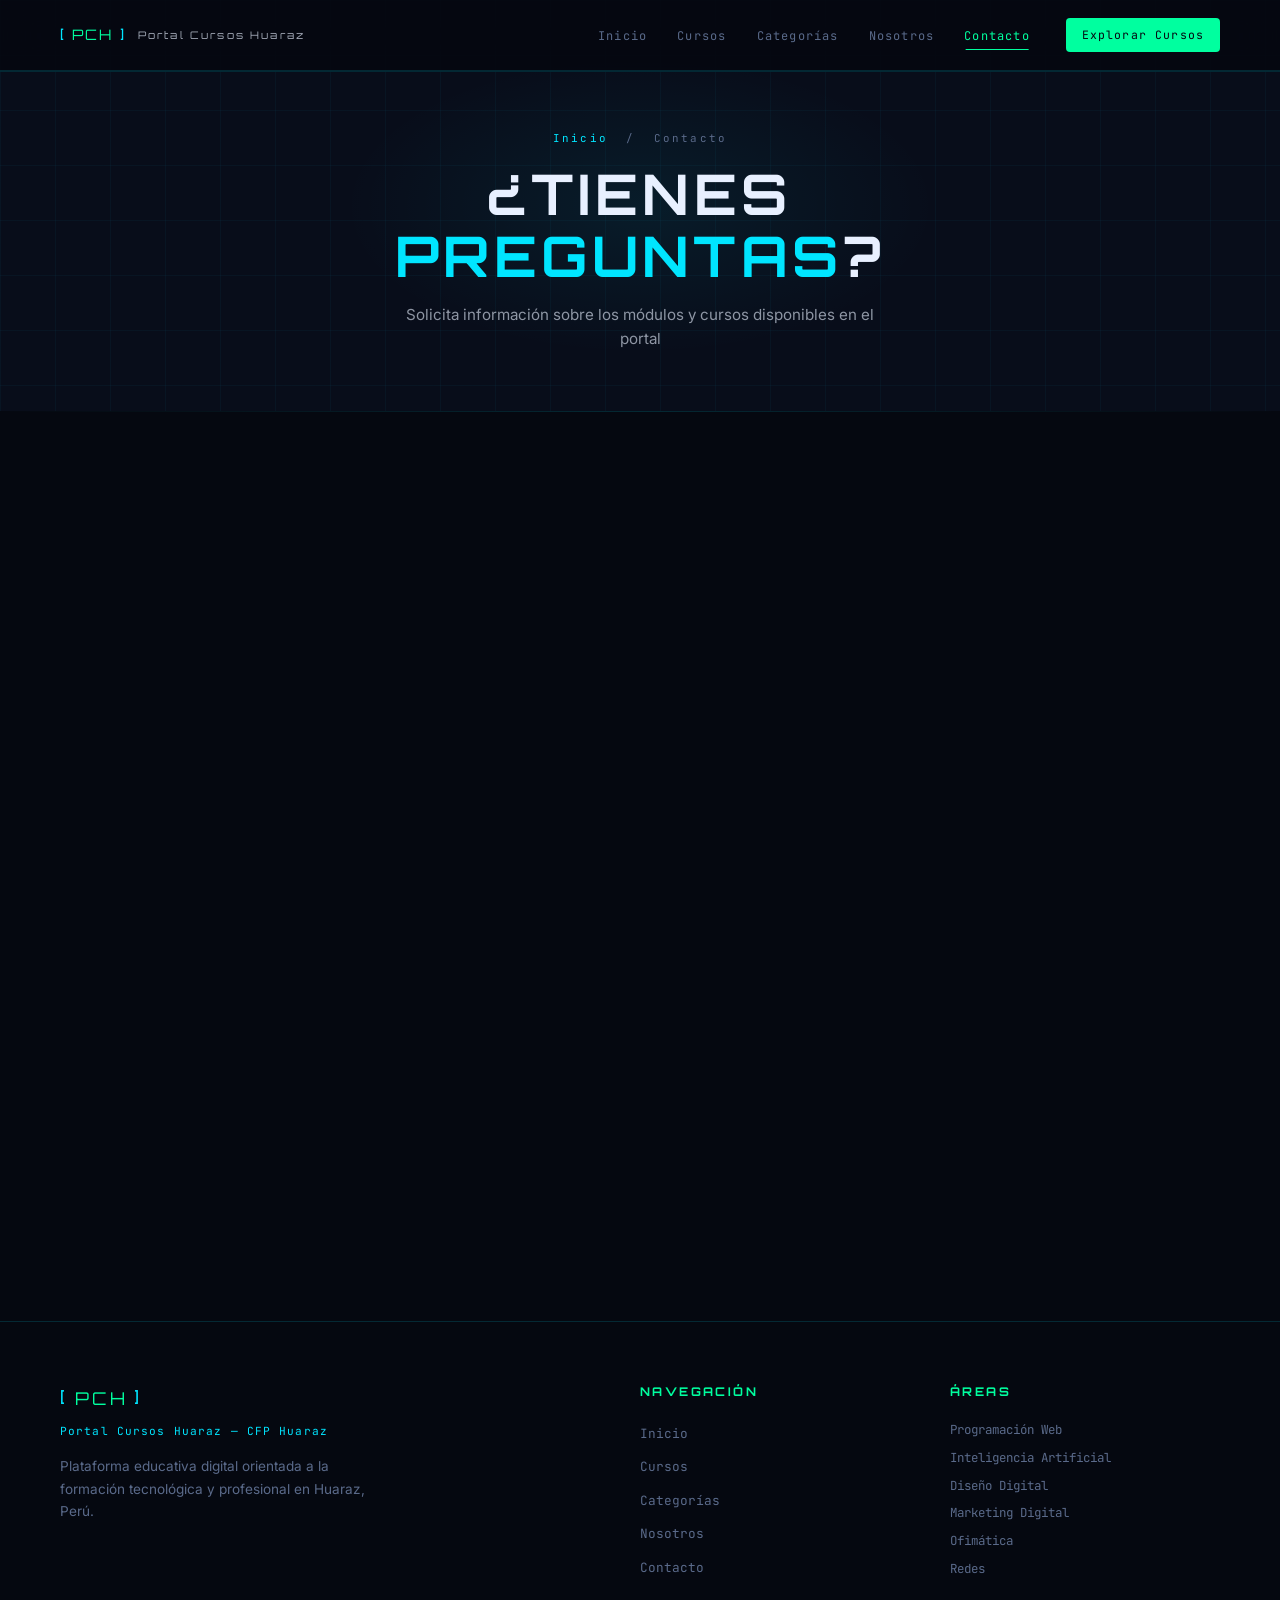
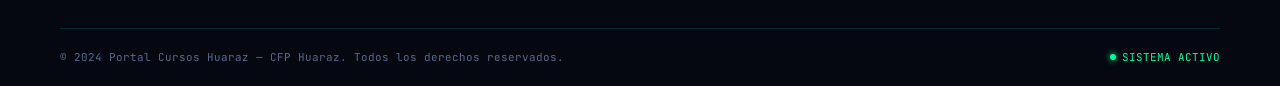
==== contacto.html @ 60c608e1 "Desarrollo completo de Index futurista y portal multipagina con video hero y secciones colaborativas" ====
<!DOCTYPE html>
<html lang="es">
<head>
  <meta charset="UTF-8">
  <meta name="viewport" content="width=device-width, initial-scale=1.0">
  <meta name="description" content="Contacto — Portal Cursos Huaraz. Solicita información sobre los cursos disponibles.">
  <title>Contacto — Portal Cursos Huaraz</title>
  <link rel="preconnect" href="https://fonts.googleapis.com">
  <link rel="preconnect" href="https://fonts.gstatic.com" crossorigin>
  <link href="https://fonts.googleapis.com/css2?family=JetBrains+Mono:wght@300;400;600;700&family=Orbitron:wght@400;700;900&family=Inter:wght@300;400;500;600&display=swap" rel="stylesheet">
  <link rel="stylesheet" href="style.css">
  <style>
    .page-hero {
      position: relative; min-height: 42vh;
      display: flex; align-items: center; justify-content: center;
      padding: calc(var(--nav-h) + 60px) 20px 60px;
      background: var(--dark); overflow: hidden; text-align: center;
    }
    .page-hero-grid {
      position: absolute; inset: 0;
      background-image: linear-gradient(rgba(0,229,255,.04) 1px, transparent 1px), linear-gradient(90deg, rgba(0,229,255,.04) 1px, transparent 1px);
      background-size: 55px 55px; pointer-events: none;
    }
    .page-hero-glow {
      position: absolute; top: 50%; left: 50%;
      transform: translate(-50%,-50%);
      width: 600px; height: 300px;
      background: radial-gradient(ellipse, rgba(0,229,255,.07) 0%, transparent 70%);
      pointer-events: none;
    }
    .page-hero-content { position: relative; z-index: 2; }
    .page-breadcrumb { font-family: var(--font-mono); font-size: .68rem; letter-spacing: .2em; color: var(--muted); margin-bottom: 16px; }
    .page-breadcrumb a { color: var(--neon-cyan); transition: var(--transition); }
    .page-breadcrumb a:hover { text-shadow: 0 0 10px var(--neon-cyan); }
    .page-title { font-family: var(--font-head); font-size: clamp(2rem, 6vw, 3.5rem); letter-spacing: .08em; margin-bottom: 16px; line-height: 1.1; }
    .page-sub { color: rgba(232,240,255,.6); font-size: .95rem; max-width: 500px; margin: 0 auto; }

    /* Full-width contact layout */
    .contact-page-grid {
      display: grid;
      grid-template-columns: 1fr 1.4fr;
      gap: 40px;
    }
    @media(max-width:768px){ .contact-page-grid { grid-template-columns: 1fr; } }

    /* Info panel */
    .contact-info-panel {
      display: flex;
      flex-direction: column;
      gap: 24px;
    }
    .info-header {
      font-family: var(--font-head);
      font-size: 1.2rem;
      letter-spacing: .08em;
      color: var(--neon-cyan);
      margin-bottom: 8px;
    }
    .info-desc {
      color: rgba(232,240,255,.6);
      font-size: .88rem;
      line-height: 1.7;
      margin-bottom: 24px;
    }
    .info-item-card {
      background: var(--dark2);
      border: 1px solid var(--border);
      border-radius: var(--radius);
      padding: 20px 22px;
      display: flex;
      align-items: center;
      gap: 16px;
      transition: var(--transition);
    }
    .info-item-card:hover {
      border-color: rgba(0,229,255,.3);
      background: var(--dark3);
    }
    .info-icon { font-size: 1.5rem; flex-shrink: 0; }
    .info-label {
      font-family: var(--font-head);
      font-size: .72rem;
      letter-spacing: .15em;
      color: var(--neon-cyan);
      margin-bottom: 4px;
    }
    .info-value {
      font-family: var(--font-mono);
      font-size: .82rem;
      color: var(--muted);
    }

    /* Form panel */
    .contact-form-panel {
      background: var(--dark2);
      border: 1px solid var(--border);
      border-radius: var(--radius);
      padding: 40px 36px;
      position: relative;
      overflow: hidden;
    }
    .contact-form-panel::before {
      content: '';
      position: absolute; top: 0; left: 0; right: 0;
      height: 2px;
      background: linear-gradient(90deg, var(--neon-cyan), var(--neon-green));
    }
    .form-panel-title {
      font-family: var(--font-head);
      font-size: 1rem;
      letter-spacing: .1em;
      color: var(--neon-green);
      margin-bottom: 24px;
    }
    @media(max-width:480px){ .contact-form-panel { padding: 28px 20px; } }

    .back-top {
      display: inline-flex; align-items: center; gap: 8px;
      font-family: var(--font-mono); font-size: .72rem;
      color: var(--muted); transition: var(--transition); margin-top: 48px;
    }
    .back-top:hover { color: var(--neon-cyan); }
  </style>
</head>
<body>

  <nav id="navbar" class="navbar" role="navigation" aria-label="Navegación principal">
    <div class="nav-container">
      <a href="index.html" class="nav-logo">
        <span class="logo-bracket">[</span><span class="logo-name">PCH</span><span class="logo-bracket">]</span>
        <span class="logo-full">Portal Cursos Huaraz</span>
      </a>
      <ul class="nav-links" role="list">
        <li><a href="index.html" class="nav-link">Inicio</a></li>
        <li><a href="cursos.html" class="nav-link">Cursos</a></li>
        <li><a href="categorias.html" class="nav-link">Categorías</a></li>
        <li><a href="nosotros.html" class="nav-link">Nosotros</a></li>
        <li><a href="contacto.html" class="nav-link active">Contacto</a></li>
      </ul>
      <a href="cursos.html" class="nav-cta">Explorar Cursos</a>
      <button id="menu-toggle" class="menu-toggle" aria-label="Abrir menú" aria-expanded="false" aria-controls="mobile-menu">
        <span class="bar"></span><span class="bar"></span><span class="bar"></span>
      </button>
    </div>
    <div id="mobile-menu" class="mobile-menu" aria-hidden="true">
      <ul role="list">
        <li><a href="index.html" class="mob-link" data-close>Inicio</a></li>
        <li><a href="cursos.html" class="mob-link" data-close>Cursos</a></li>
        <li><a href="categorias.html" class="mob-link" data-close>Categorías</a></li>
        <li><a href="nosotros.html" class="mob-link" data-close>Nosotros</a></li>
        <li><a href="contacto.html" class="mob-link" data-close>Contacto</a></li>
        <li><a href="cursos.html" class="mob-cta" data-close>Explorar Cursos</a></li>
      </ul>
    </div>
  </nav>

  <div class="page-hero">
    <div class="page-hero-grid" aria-hidden="true"></div>
    <div class="page-hero-glow" aria-hidden="true"></div>
    <div class="page-hero-content">
      <p class="page-breadcrumb fade-in-up delay-1"><a href="index.html">Inicio</a> &nbsp;/&nbsp; Contacto</p>
      <h1 class="page-title fade-in-up delay-2">¿TIENES<br><span class="neon-cyan">PREGUNTAS</span>?</h1>
      <p class="page-sub fade-in-up delay-3">Solicita información sobre los módulos y cursos disponibles en el portal</p>
    </div>
  </div>

  <main class="section" style="background:var(--black); padding-top:60px;">
    <div class="container">
      <div class="contact-page-grid">

        <!-- Panel de información -->
        <div class="contact-info-panel reveal">
          <div>
            <h2 class="info-header">PONTE EN CONTACTO</h2>
            <p class="info-desc">
              Si tienes dudas sobre los cursos, quieres conocer los horarios o necesitas orientación sobre qué área estudiar, escríbenos. Estamos aquí para ayudarte.
            </p>
          </div>

          <div class="info-item-card">
            <span class="info-icon">📍</span>
            <div>
              <div class="info-label">UBICACIÓN</div>
              <div class="info-value">CFP Huaraz — Ancash, Perú</div>
            </div>
          </div>

          <div class="info-item-card">
            <span class="info-icon">✉️</span>
            <div>
              <div class="info-label">CORREO</div>
              <div class="info-value">Disponible próximamente</div>
            </div>
          </div>

          <div class="info-item-card">
            <span class="info-icon">📞</span>
            <div>
              <div class="info-label">TELÉFONO</div>
              <div class="info-value">Disponible próximamente</div>
            </div>
          </div>

          <div class="info-item-card">
            <span class="info-icon">🕐</span>
            <div>
              <div class="info-label">HORARIO DE ATENCIÓN</div>
              <div class="info-value">Lunes a Viernes · 8:00 am – 6:00 pm</div>
            </div>
          </div>

          <div class="info-item-card">
            <span class="info-icon">⚡</span>
            <div>
              <div class="info-label">RESPUESTA</div>
              <div class="info-value">El equipo responderá tu consulta a la brevedad</div>
            </div>
          </div>
        </div>

        <!-- Formulario -->
        <div class="contact-form-panel reveal">
          <div class="form-panel-title">// ENVIAR MENSAJE</div>
          <form class="contact-form" id="contact-form" novalidate aria-label="Formulario de contacto">
            <div class="form-group">
              <label for="cf-name">Nombre completo</label>
              <input type="text" id="cf-name" name="nombre" placeholder="Tu nombre" required autocomplete="name">
            </div>
            <div class="form-group">
              <label for="cf-email">Correo electrónico</label>
              <input type="email" id="cf-email" name="correo" placeholder="tucorreo@ejemplo.com" required autocomplete="email">
            </div>
            <div class="form-group">
              <label for="cf-phone">Teléfono (opcional)</label>
              <input type="tel" id="cf-phone" name="telefono" placeholder="+51 000 000 000" autocomplete="tel">
            </div>
            <div class="form-group">
              <label for="cf-course">Área de interés</label>
              <select id="cf-course" name="area">
                <option value="">— Selecciona un área —</option>
                <option>Programación y Desarrollo Web</option>
                <option>Inteligencia Artificial</option>
                <option>Diseño Gráfico y Creatividad Digital</option>
                <option>Marketing Digital</option>
                <option>Ofimática y Productividad</option>
                <option>Tecnología y Redes</option>
                <option>Otro</option>
              </select>
            </div>
            <div class="form-group">
              <label for="cf-msg">Mensaje</label>
              <textarea id="cf-msg" name="mensaje" rows="5" placeholder="¿En qué podemos ayudarte? Cuéntanos tu consulta..."></textarea>
            </div>
            <button type="submit" class="btn-primary w-full" id="form-submit-btn">
              ENVIAR MENSAJE <span aria-hidden="true">›</span>
            </button>
            <p class="form-note" style="margin-top:12px;">* El formulario es demostrativo. El backend será implementado por el equipo.</p>
            <div id="form-feedback" class="form-feedback" role="alert" aria-live="polite"></div>
          </form>
        </div>

      </div>

      <div style="text-align:center;">
        <a href="index.html" class="back-top reveal">← Volver al inicio</a>
      </div>
    </div>
  </main>

  <footer class="footer">
    <div class="container">
      <div class="footer-grid">
        <div class="footer-brand">
          <div class="footer-logo"><span class="logo-bracket">[</span><span class="logo-name">PCH</span><span class="logo-bracket">]</span></div>
          <p class="footer-tagline">Portal Cursos Huaraz — CFP Huaraz</p>
          <p class="footer-desc">Plataforma educativa digital orientada a la formación tecnológica y profesional en Huaraz, Perú.</p>
        </div>
        <nav class="footer-nav" aria-label="Pie de página">
          <h4 class="footer-heading">Navegación</h4>
          <ul role="list">
            <li><a href="index.html">Inicio</a></li><li><a href="cursos.html">Cursos</a></li>
            <li><a href="categorias.html">Categorías</a></li><li><a href="nosotros.html">Nosotros</a></li>
            <li><a href="contacto.html">Contacto</a></li>
          </ul>
        </nav>
        <div class="footer-areas">
          <h4 class="footer-heading">Áreas</h4>
          <ul role="list">
            <li>Programación Web</li><li>Inteligencia Artificial</li>
            <li>Diseño Digital</li><li>Marketing Digital</li>
            <li>Ofimática</li><li>Redes</li>
          </ul>
        </div>
      </div>
      <div class="footer-bottom">
        <span>© 2024 Portal Cursos Huaraz — CFP Huaraz. Todos los derechos reservados.</span>
        <span class="footer-status"><span class="status-dot"></span> SISTEMA ACTIVO</span>
      </div>
    </div>
  </footer>

  <script src="script.js"></script>
</body>
</html>
---- style.css ----
/* ═══════════════════════════════════════════════════════
   PORTAL CURSOS HUARAZ — style.css
   Hacker Futurista · Neon · Dark
════════════════════════════════════════════════════════ */

/* ── TOKENS ── */
:root {
  --black:      #050810;
  --dark:       #080d1a;
  --dark2:      #0d1529;
  --dark3:      #111b35;
  --neon-green: #00ff9f;
  --neon-cyan:  #00e5ff;
  --neon-blue:  #3d7fff;
  --neon-purple:#9b59b6;
  --neon-red:   #ff4d6d;
  --neon-gold:  #f7b731;
  --white:      #e8f0ff;
  --muted:      #5a6a8a;
  --border:     rgba(0, 229, 255, 0.15);
  --glow-g:     rgba(0, 255, 159, 0.15);
  --glow-c:     rgba(0, 229, 255, 0.15);
  --font-mono:  'JetBrains Mono', 'Courier New', monospace;
  --font-head:  'Orbitron', sans-serif;
  --font-body:  'Inter', system-ui, sans-serif;
  --radius:     8px;
  --transition: 0.3s cubic-bezier(0.4, 0, 0.2, 1);
  --nav-h:      70px;
}

/* ── RESET ── */
*, *::before, *::after { box-sizing: border-box; margin: 0; padding: 0; }

html {
  scroll-behavior: smooth;
  font-size: 16px;
}

body {
  background: var(--black);
  color: var(--white);
  font-family: var(--font-body);
  line-height: 1.6;
  overflow-x: hidden;
}

a { color: inherit; text-decoration: none; }
img { max-width: 100%; display: block; }
ul { list-style: none; }
button { cursor: pointer; border: none; background: none; font-family: inherit; }
input, select, textarea { font-family: inherit; }

/* Reduced motion */
@media (prefers-reduced-motion: reduce) {
  *, *::before, *::after {
    animation-duration: 0.01ms !important;
    animation-iteration-count: 1 !important;
    transition-duration: 0.01ms !important;
  }
}

/* ── UTILIDADES ── */
.container { max-width: 1200px; margin: 0 auto; padding: 0 20px; }
.hidden { display: none !important; }
.neon-green { color: var(--neon-green); }
.neon-cyan  { color: var(--neon-cyan); }
.w-full { width: 100%; }

/* ────────────────────────────────────────────────────
   SPLASH SCREEN
──────────────────────────────────────────────────── */
.splash {
  position: fixed;
  inset: 0;
  z-index: 9999;
  background: var(--black);
  display: flex;
  align-items: center;
  justify-content: center;
  overflow: hidden;
}

#splash-canvas {
  position: absolute;
  inset: 0;
  z-index: 0;
}

.splash-grid {
  position: absolute;
  inset: 0;
  background-image:
    linear-gradient(rgba(0,229,255,.04) 1px, transparent 1px),
    linear-gradient(90deg, rgba(0,229,255,.04) 1px, transparent 1px);
  background-size: 50px 50px;
  z-index: 1;
  animation: gridPulse 4s ease-in-out infinite;
}

@keyframes gridPulse {
  0%,100% { opacity: .6; }
  50%      { opacity: 1; }
}

.scan-line {
  position: absolute;
  top: 0;
  left: 0;
  width: 100%;
  height: 3px;
  background: linear-gradient(90deg, transparent, var(--neon-cyan), transparent);
  box-shadow: 0 0 20px var(--neon-cyan);
  z-index: 3;
  animation: scanDown 2.5s linear infinite;
}

@keyframes scanDown {
  0%   { top: 0;   opacity: 1; }
  95%  { opacity: 1; }
  100% { top: 100vh; opacity: 0; }
}

/* Splash center */
.splash-center {
  position: relative;
  z-index: 2;
  display: flex;
  flex-direction: column;
  align-items: center;
  gap: 28px;
  width: min(90%, 680px);
  text-align: center;
}

/* Splash logo [PCH] */
.splash-logo {
  font-family: var(--font-head);
  font-size: clamp(1.8rem, 6vw, 3rem);
  letter-spacing: .3em;
  display: flex;
  align-items: center;
  gap: 10px;
}
.bracket { color: var(--neon-cyan); text-shadow: 0 0 20px var(--neon-cyan); }
.logo-text { color: var(--neon-green); text-shadow: 0 0 30px var(--neon-green); }

/* Glitch effect — splash logo */
.glitch {
  position: relative;
}
.glitch::before,
.glitch::after {
  content: attr(data-text);
  position: absolute;
  left: 0;
  top: 0;
  width: 100%;
}
.glitch::before {
  color: var(--neon-cyan);
  animation: glitch1 2s infinite;
  clip-path: polygon(0 0, 100% 0, 100% 35%, 0 35%);
}
.glitch::after {
  color: var(--neon-red);
  animation: glitch2 2s infinite;
  clip-path: polygon(0 65%, 100% 65%, 100% 100%, 0 100%);
}

@keyframes glitch1 {
  0%,90%,100% { transform: translate(0); }
  92%         { transform: translate(-4px, 2px); }
  94%         { transform: translate(4px, -2px); }
  96%         { transform: translate(-2px, 0); }
}
@keyframes glitch2 {
  0%,90%,100% { transform: translate(0); }
  92%         { transform: translate(4px, -2px); }
  94%         { transform: translate(-4px, 2px); }
  96%         { transform: translate(2px, 0); }
}

/* Terminal */
.terminal-box {
  width: 100%;
  background: rgba(5,8,16,.9);
  border: 1px solid var(--neon-cyan);
  border-radius: var(--radius);
  box-shadow: 0 0 30px rgba(0,229,255,.2), inset 0 0 30px rgba(0,229,255,.03);
  overflow: hidden;
}
.terminal-header {
  background: var(--dark2);
  padding: 8px 14px;
  display: flex;
  align-items: center;
  gap: 8px;
  border-bottom: 1px solid var(--border);
}
.t-dot {
  width: 10px; height: 10px;
  border-radius: 50%;
  display: inline-block;
}
.t-dot.red    { background: #ff5f57; }
.t-dot.yellow { background: #febc2e; }
.t-dot.green  { background: #28c840; }
.t-title {
  font-family: var(--font-mono);
  font-size: .7rem;
  color: var(--muted);
  margin-left: auto;
  margin-right: auto;
}
.terminal-body {
  padding: 18px 20px;
  text-align: left;
  min-height: 100px;
}
#terminal-lines {
  font-family: var(--font-mono);
  font-size: clamp(.7rem, 2vw, .875rem);
  line-height: 1.8;
}
.t-line { display: block; }
.t-prefix { color: var(--neon-green); }
.t-text   { color: var(--white); }
.t-ok     { color: var(--neon-cyan); }

.cursor-blink {
  display: inline-block;
  color: var(--neon-green);
  font-family: var(--font-mono);
  animation: blink .8s step-end infinite;
}
@keyframes blink { 0%,100%{opacity:1} 50%{opacity:0} }

/* Progress */
.progress-wrap {
  width: 100%;
  display: flex;
  align-items: center;
  gap: 12px;
}
.progress-bar {
  flex: 1;
  height: 4px;
  background: var(--dark3);
  border-radius: 4px;
  overflow: hidden;
  border: 1px solid var(--border);
}
.progress-fill {
  height: 100%;
  width: 0%;
  background: linear-gradient(90deg, var(--neon-green), var(--neon-cyan));
  box-shadow: 0 0 12px var(--neon-green);
  transition: width .1s linear;
}
.progress-pct {
  font-family: var(--font-mono);
  font-size: .75rem;
  color: var(--neon-green);
  min-width: 36px;
  text-align: right;
}

/* Splash title */
.splash-main-title {
  font-family: var(--font-head);
  font-size: clamp(1.2rem, 5vw, 2.2rem);
  letter-spacing: .1em;
  opacity: 0;
  transform: translateY(20px);
  transition: opacity .6s ease, transform .6s ease;
}
.splash-main-title.visible {
  opacity: 1;
  transform: translateY(0);
}
.glitch-title {
  position: relative;
  color: var(--white);
  text-shadow: 0 0 40px var(--neon-green);
  display: inline-block;
}
.glitch-title::before,
.glitch-title::after {
  content: attr(data-text);
  position: absolute;
  left: 0; top: 0;
  width: 100%;
}
.glitch-title::before {
  color: var(--neon-cyan);
  animation: gtGlitch1 3s infinite;
  clip-path: polygon(0 0, 100% 0, 100% 40%, 0 40%);
}
.glitch-title::after {
  color: var(--neon-green);
  animation: gtGlitch2 3s infinite;
  clip-path: polygon(0 60%, 100% 60%, 100% 100%, 0 100%);
}
@keyframes gtGlitch1 {
  0%,92%,100%{ transform: translate(0); }
  93%{ transform: translate(-6px,3px); }
  95%{ transform: translate(6px,-3px); }
  97%{ transform: translate(-3px,0); }
}
@keyframes gtGlitch2 {
  0%,92%,100%{ transform: translate(0); }
  93%{ transform: translate(6px,-3px); }
  95%{ transform: translate(-6px,3px); }
  97%{ transform: translate(3px,0); }
}

/* Skip button */
.skip-btn {
  position: absolute;
  bottom: 30px;
  right: 30px;
  z-index: 10;
  font-family: var(--font-mono);
  font-size: .7rem;
  color: var(--muted);
  border: 1px solid var(--muted);
  padding: 6px 14px;
  border-radius: 4px;
  letter-spacing: .1em;
  transition: var(--transition);
  background: transparent;
}
.skip-btn:hover, .skip-btn:focus-visible {
  color: var(--neon-cyan);
  border-color: var(--neon-cyan);
  box-shadow: 0 0 10px rgba(0,229,255,.3);
  outline: none;
}

/* ────────────────────────────────────────────────────
   NAVBAR
──────────────────────────────────────────────────── */
.main-page {
  min-height: 100vh;
}

.navbar {
  position: fixed;
  top: 0;
  left: 0;
  width: 100%;
  z-index: 1000;
  background: rgba(5,8,16,.85);
  backdrop-filter: blur(20px);
  border-bottom: 1px solid var(--border);
  transition: var(--transition);
}
.navbar.scrolled {
  background: rgba(5,8,16,.97);
  box-shadow: 0 4px 30px rgba(0,0,0,.5);
}

.nav-container {
  max-width: 1200px;
  margin: 0 auto;
  padding: 0 20px;
  height: var(--nav-h);
  display: flex;
  align-items: center;
  gap: 24px;
}

/* Logo */
.nav-logo {
  display: flex;
  align-items: center;
  gap: 4px;
  font-family: var(--font-head);
  font-size: .9rem;
  letter-spacing: .15em;
  flex-shrink: 0;
  transition: var(--transition);
}
.nav-logo:hover { text-shadow: 0 0 20px var(--neon-green); }
.logo-bracket { color: var(--neon-cyan); font-size: 1.1em; }
.logo-name    { color: var(--neon-green); margin: 0 2px; }
.logo-full {
  color: var(--white);
  font-size: .65rem;
  opacity: .7;
  margin-left: 8px;
  display: none;
}
@media(min-width:900px){ .logo-full { display: inline; } }

/* Nav links */
.nav-links {
  display: flex;
  align-items: center;
  gap: 6px;
  margin-left: auto;
}
.nav-link {
  font-family: var(--font-mono);
  font-size: .75rem;
  letter-spacing: .1em;
  color: var(--muted);
  padding: 6px 12px;
  border-radius: 4px;
  transition: var(--transition);
  position: relative;
}
.nav-link::after {
  content: '';
  position: absolute;
  bottom: 0;
  left: 50%;
  transform: translateX(-50%);
  width: 0;
  height: 1px;
  background: var(--neon-green);
  transition: width .3s ease;
}
.nav-link:hover,
.nav-link.active {
  color: var(--neon-green);
}
.nav-link:hover::after,
.nav-link.active::after {
  width: 70%;
}

/* Nav CTA */
.nav-cta {
  font-family: var(--font-mono);
  font-size: .72rem;
  letter-spacing: .1em;
  color: var(--black);
  background: var(--neon-green);
  padding: 8px 16px;
  border-radius: 4px;
  transition: var(--transition);
  flex-shrink: 0;
  white-space: nowrap;
}
.nav-cta:hover {
  background: var(--neon-cyan);
  box-shadow: 0 0 20px rgba(0,229,255,.4);
}

/* Hamburger */
.menu-toggle {
  display: none;
  flex-direction: column;
  gap: 5px;
  padding: 8px;
  margin-left: 8px;
}
.bar {
  display: block;
  width: 22px;
  height: 2px;
  background: var(--neon-green);
  border-radius: 2px;
  transition: var(--transition);
}
.menu-toggle.open .bar:nth-child(1) { transform: rotate(45deg) translate(5px,5px); }
.menu-toggle.open .bar:nth-child(2) { opacity: 0; transform: scaleX(0); }
.menu-toggle.open .bar:nth-child(3) { transform: rotate(-45deg) translate(5px,-5px); }

/* Mobile menu */
.mobile-menu {
  max-height: 0;
  overflow: hidden;
  transition: max-height .4s cubic-bezier(0.4,0,0.2,1);
  background: rgba(5,8,16,.98);
  border-top: 1px solid var(--border);
}
.mobile-menu.open { max-height: 500px; }
.mobile-menu ul { padding: 16px 20px 24px; display: flex; flex-direction: column; gap: 4px; }
.mob-link {
  display: block;
  padding: 12px 16px;
  font-family: var(--font-mono);
  font-size: .85rem;
  color: var(--muted);
  border-radius: 4px;
  transition: var(--transition);
  border: 1px solid transparent;
}
.mob-link:hover { color: var(--neon-green); border-color: var(--border); background: var(--dark); }
.mob-cta {
  display: block;
  margin-top: 12px;
  padding: 12px 16px;
  text-align: center;
  font-family: var(--font-mono);
  font-size: .8rem;
  color: var(--black);
  background: var(--neon-green);
  border-radius: 4px;
  letter-spacing: .1em;
  transition: var(--transition);
}
.mob-cta:hover { background: var(--neon-cyan); }

@media(max-width:767px){
  .nav-links, .nav-cta { display: none; }
  .menu-toggle { display: flex; }
}

/* ────────────────────────────────────────────────────
   HERO
──────────────────────────────────────────────────── */
.hero {
  position: relative;
  min-height: 100vh;
  display: flex;
  align-items: center;
  justify-content: center;
  padding: calc(var(--nav-h) + 40px) 20px 80px;
  overflow: hidden;
  background: var(--black);
}

/* ── VIDEO BACKGROUND ── */
.hero-video-wrap {
  position: absolute;
  inset: 0;
  z-index: 0;
  overflow: hidden;
}
.hero-video {
  width: 100%;
  height: 100%;
  object-fit: cover;
  object-position: center;
  display: block;
  pointer-events: none;
}
.hero-video-overlay {
  position: absolute;
  inset: 0;
  /* Dark gradient layered over video to keep text readable */
  background:
    linear-gradient(to right, rgba(5,8,16,.85) 0%, rgba(5,8,16,.55) 60%, rgba(5,8,16,.8) 100%),
    linear-gradient(to bottom, rgba(5,8,16,.5) 0%, transparent 30%, transparent 70%, rgba(5,8,16,.8) 100%);
  /* Digital grid on top of video */
  background-image:
    linear-gradient(to right, rgba(5,8,16,.80) 0%, rgba(5,8,16,.50) 60%, rgba(5,8,16,.80) 100%),
    linear-gradient(rgba(0,229,255,.04) 1px, transparent 1px),
    linear-gradient(90deg, rgba(0,229,255,.04) 1px, transparent 1px);
  background-size: 100% 100%, 55px 55px, 55px 55px;
}

#hero-canvas {
  position: absolute;
  inset: 0;
  z-index: 0;
}


/* HUD corners */
.hud-corner {
  position: absolute;
  width: 40px;
  height: 40px;
  z-index: 2;
}
.hud-corner.tl { top: calc(var(--nav-h) + 16px); left: 20px;
  border-top: 2px solid var(--neon-cyan); border-left: 2px solid var(--neon-cyan); }
.hud-corner.tr { top: calc(var(--nav-h) + 16px); right: 20px;
  border-top: 2px solid var(--neon-cyan); border-right: 2px solid var(--neon-cyan); }
.hud-corner.bl { bottom: 16px; left: 20px;
  border-bottom: 2px solid var(--neon-cyan); border-left: 2px solid var(--neon-cyan); }
.hud-corner.br { bottom: 16px; right: 20px;
  border-bottom: 2px solid var(--neon-cyan); border-right: 2px solid var(--neon-cyan); }

.hero-scanline {
  position: absolute;
  inset: 0;
  background: linear-gradient(to bottom,
    transparent 0%,
    rgba(0,229,255,.03) 50%,
    transparent 100%
  );
  background-size: 100% 8px;
  z-index: 1;
  pointer-events: none;
  animation: scanLines 8s linear infinite;
}
@keyframes scanLines {
  0%   { background-position: 0 0; }
  100% { background-position: 0 100vh; }
}

.hero-content {
  position: relative;
  z-index: 3;
  max-width: 860px;
  text-align: center;
  display: flex;
  flex-direction: column;
  align-items: center;
  gap: 28px;
}

/* Badge */
.hero-badge {
  display: inline-flex;
  align-items: center;
  gap: 8px;
  font-family: var(--font-mono);
  font-size: .7rem;
  letter-spacing: .2em;
  color: var(--neon-cyan);
  border: 1px solid rgba(0,229,255,.3);
  padding: 6px 16px;
  border-radius: 20px;
  background: rgba(0,229,255,.05);
}
.badge-dot {
  width: 7px; height: 7px;
  border-radius: 50%;
  background: var(--neon-green);
  box-shadow: 0 0 8px var(--neon-green);
  animation: pulse 2s ease-in-out infinite;
}
@keyframes pulse {
  0%,100%{ box-shadow: 0 0 8px var(--neon-green); }
  50%{ box-shadow: 0 0 20px var(--neon-green); }
}

/* Title */
.hero-title {
  font-family: var(--font-head);
  font-size: clamp(1.8rem, 6vw, 3.8rem);
  line-height: 1.15;
  letter-spacing: .05em;
  display: flex;
  flex-direction: column;
  gap: 4px;
}
.title-line { display: block; }
.title-line.accent   { color: var(--neon-cyan); text-shadow: 0 0 30px rgba(0,229,255,.5); }
.title-line.neon-green { color: var(--neon-green); text-shadow: 0 0 30px rgba(0,255,159,.5); }

/* Description */
.hero-desc {
  max-width: 600px;
  color: rgba(232,240,255,.7);
  font-size: clamp(.9rem, 2.5vw, 1.1rem);
  line-height: 1.7;
}

/* Buttons */
.btn-primary, .btn-secondary {
  display: inline-flex;
  align-items: center;
  gap: 8px;
  font-family: var(--font-mono);
  font-size: .8rem;
  letter-spacing: .15em;
  padding: 14px 28px;
  border-radius: 4px;
  transition: var(--transition);
  text-transform: uppercase;
  position: relative;
  overflow: hidden;
}
.btn-primary {
  color: var(--black);
  background: var(--neon-green);
  font-weight: 700;
}
.btn-primary::before {
  content: '';
  position: absolute;
  inset: 0;
  background: var(--neon-cyan);
  transform: scaleX(0);
  transform-origin: left;
  transition: transform .3s ease;
  z-index: 0;
}
.btn-primary span, .btn-primary .btn-icon { position: relative; z-index: 1; }
.btn-primary:hover::before { transform: scaleX(1); }
.btn-primary:hover { box-shadow: 0 0 30px rgba(0,255,159,.5); }
.btn-primary:focus-visible { outline: 2px solid var(--neon-green); outline-offset: 3px; }

.btn-secondary {
  color: var(--neon-cyan);
  border: 1px solid rgba(0,229,255,.4);
  background: rgba(0,229,255,.05);
}
.btn-secondary:hover {
  background: rgba(0,229,255,.15);
  border-color: var(--neon-cyan);
  box-shadow: 0 0 20px rgba(0,229,255,.2);
}
.btn-secondary:focus-visible { outline: 2px solid var(--neon-cyan); outline-offset: 3px; }
.btn-arrow { font-size: 1.3em; }

.btn-large { padding: 16px 36px; font-size: .9rem; }
.btn-icon { font-size: 1.1em; }

.hero-btns { display: flex; gap: 16px; flex-wrap: wrap; justify-content: center; }

/* Stats HUD */
.hero-stats {
  display: flex;
  align-items: center;
  gap: 0;
  background: rgba(0,229,255,.05);
  border: 1px solid var(--border);
  border-radius: 8px;
  padding: 12px 28px;
  flex-wrap: wrap;
  justify-content: center;
}
.stat-item {
  display: flex;
  flex-direction: column;
  align-items: center;
  padding: 4px 20px;
}
.stat-val {
  font-family: var(--font-head);
  font-size: 1.4rem;
  font-weight: 900;
}
.stat-label {
  font-family: var(--font-mono);
  font-size: .6rem;
  letter-spacing: .15em;
  color: var(--muted);
  text-transform: uppercase;
}
.stat-divider {
  width: 1px;
  height: 36px;
  background: var(--border);
}

/* Scroll hint */
.scroll-hint {
  position: absolute;
  bottom: 24px;
  left: 50%;
  transform: translateX(-50%);
  display: flex;
  flex-direction: column;
  align-items: center;
  gap: 6px;
  z-index: 3;
  font-family: var(--font-mono);
  font-size: .6rem;
  letter-spacing: .2em;
  color: var(--muted);
  animation: fadeInUp 1s ease 2s both;
}
.scroll-arrow {
  width: 18px;
  height: 18px;
  border-right: 2px solid var(--muted);
  border-bottom: 2px solid var(--muted);
  transform: rotate(45deg);
  animation: scrollBounce 1.5s ease-in-out infinite;
}
@keyframes scrollBounce {
  0%,100%{ transform: rotate(45deg) translateY(0); }
  50%    { transform: rotate(45deg) translateY(6px); }
}

/* ────────────────────────────────────────────────────
   SECTIONS GENERIC
──────────────────────────────────────────────────── */
.section {
  padding: 100px 0;
  position: relative;
}
.section::before {
  content: '';
  position: absolute;
  left: 0; right: 0;
  height: 1px;
  background: linear-gradient(90deg, transparent, var(--border), transparent);
  top: 0;
}

.section-header { text-align: center; margin-bottom: 64px; }
.section-tag {
  font-family: var(--font-mono);
  font-size: .7rem;
  letter-spacing: .3em;
  color: var(--neon-cyan);
  margin-bottom: 12px;
  display: block;
}
.section-title {
  font-family: var(--font-head);
  font-size: clamp(1.6rem, 4vw, 2.6rem);
  letter-spacing: .08em;
  margin-bottom: 16px;
  line-height: 1.2;
}
.section-sub {
  color: var(--muted);
  font-size: .9rem;
  max-width: 500px;
  margin: 0 auto;
  font-family: var(--font-mono);
}

/* ────────────────────────────────────────────────────
   COURSES
──────────────────────────────────────────────────── */
.courses-section {
  background: var(--dark);
}
.courses-section::after {
  content: '';
  position: absolute;
  inset: 0;
  background-image:
    linear-gradient(rgba(0,229,255,.02) 1px, transparent 1px),
    linear-gradient(90deg, rgba(0,229,255,.02) 1px, transparent 1px);
  background-size: 60px 60px;
  pointer-events: none;
}

.courses-grid {
  display: grid;
  grid-template-columns: repeat(auto-fill, minmax(320px, 1fr));
  gap: 24px;
}

/* Course card */
.course-card {
  position: relative;
  background: var(--dark2);
  border: 1px solid var(--border);
  border-radius: var(--radius);
  padding: 28px;
  transition: var(--transition);
  overflow: hidden;
  cursor: default;
}
.course-card:hover,
.course-card:focus-visible {
  border-color: rgba(0,255,159,.4);
  transform: translateY(-4px);
  box-shadow: 0 20px 50px rgba(0,0,0,.4), 0 0 30px rgba(0,255,159,.08);
  outline: none;
}
.course-card:hover .card-glow { opacity: 1; }

.card-glow {
  position: absolute;
  inset: 0;
  background: radial-gradient(circle at 50% 0%, rgba(0,255,159,.07) 0%, transparent 70%);
  opacity: 0;
  transition: var(--transition);
  pointer-events: none;
}

.card-corner {
  position: absolute;
  width: 12px;
  height: 12px;
}
.card-corner.tl {
  top: 8px; left: 8px;
  border-top: 1px solid var(--neon-green);
  border-left: 1px solid var(--neon-green);
}
.card-corner.br {
  bottom: 8px; right: 8px;
  border-bottom: 1px solid var(--neon-green);
  border-right: 1px solid var(--neon-green);
}

.card-header {
  display: flex;
  align-items: center;
  justify-content: space-between;
  margin-bottom: 18px;
}
.card-icon {
  width: 48px; height: 48px;
  background: rgba(0,255,159,.1);
  border: 1px solid rgba(0,255,159,.2);
  border-radius: 8px;
  display: flex;
  align-items: center;
  justify-content: center;
  color: var(--neon-green);
  transition: var(--transition);
}
.card-icon svg { width: 22px; height: 22px; }
.card-icon.ai      { background: rgba(0,229,255,.1); border-color: rgba(0,229,255,.2); color: var(--neon-cyan); }
.card-icon.design  { background: rgba(255,107,107,.1); border-color: rgba(255,107,107,.2); color: #ff6b6b; }
.card-icon.marketing { background: rgba(247,183,49,.1); border-color: rgba(247,183,49,.2); color: var(--neon-gold); }
.card-icon.office  { background: rgba(162,155,254,.1); border-color: rgba(162,155,254,.2); color: #a29bfe; }
.card-icon.network { background: rgba(0,229,255,.1); border-color: rgba(0,229,255,.2); color: var(--neon-cyan); }

.course-card:hover .card-icon { box-shadow: 0 0 20px rgba(0,255,159,.3); }

.card-tag {
  font-family: var(--font-mono);
  font-size: .58rem;
  letter-spacing: .15em;
  padding: 3px 10px;
  border-radius: 3px;
  font-weight: 700;
}
.card-tag.web     { background: rgba(0,255,159,.15); color: var(--neon-green); border: 1px solid rgba(0,255,159,.3); }
.card-tag.ai-tag  { background: rgba(0,229,255,.15); color: var(--neon-cyan); border: 1px solid rgba(0,229,255,.3); }
.card-tag.design-tag{ background: rgba(255,107,107,.15); color: #ff6b6b; border: 1px solid rgba(255,107,107,.3); }
.card-tag.mkt-tag { background: rgba(247,183,49,.15); color: var(--neon-gold); border: 1px solid rgba(247,183,49,.3); }
.card-tag.ofi-tag { background: rgba(162,155,254,.15); color: #a29bfe; border: 1px solid rgba(162,155,254,.3); }
.card-tag.net-tag { background: rgba(0,229,255,.15); color: var(--neon-cyan); border: 1px solid rgba(0,229,255,.3); }

.card-title {
  font-family: var(--font-head);
  font-size: 1rem;
  letter-spacing: .05em;
  margin-bottom: 10px;
  line-height: 1.4;
}
.card-desc {
  color: rgba(232,240,255,.6);
  font-size: .85rem;
  line-height: 1.65;
  margin-bottom: 16px;
}
.card-meta { margin-bottom: 20px; }
.meta-item {
  font-family: var(--font-mono);
  font-size: .7rem;
  color: var(--muted);
  letter-spacing: .05em;
}

.card-btn {
  display: inline-flex;
  align-items: center;
  gap: 6px;
  font-family: var(--font-mono);
  font-size: .72rem;
  letter-spacing: .1em;
  color: var(--neon-green);
  border: 1px solid rgba(0,255,159,.3);
  padding: 8px 18px;
  border-radius: 4px;
  transition: var(--transition);
  background: rgba(0,255,159,.05);
}
.card-btn:hover, .card-btn:focus-visible {
  background: rgba(0,255,159,.15);
  border-color: var(--neon-green);
  box-shadow: 0 0 15px rgba(0,255,159,.2);
  outline: none;
}

/* ────────────────────────────────────────────────────
   CATEGORIES
──────────────────────────────────────────────────── */
.categories-section { background: var(--black); }

.categories-grid {
  display: grid;
  grid-template-columns: repeat(auto-fill, minmax(130px, 1fr));
  gap: 16px;
}

.cat-card {
  background: var(--dark);
  border: 1px solid var(--border);
  border-radius: var(--radius);
  padding: 28px 16px;
  display: flex;
  flex-direction: column;
  align-items: center;
  gap: 12px;
  transition: var(--transition);
  cursor: default;
  text-align: center;
}
.cat-card:hover,
.cat-card:focus-visible {
  border-color: var(--accent, var(--neon-green));
  background: var(--dark2);
  transform: translateY(-4px);
  box-shadow: 0 8px 30px rgba(0,0,0,.4), 0 0 20px color-mix(in srgb, var(--accent, var(--neon-green)) 20%, transparent);
  outline: none;
}
.cat-icon {
  font-size: 2rem;
  filter: drop-shadow(0 0 8px var(--accent, var(--neon-green)));
  transition: var(--transition);
}
.cat-card:hover .cat-icon {
  filter: drop-shadow(0 0 18px var(--accent, var(--neon-green)));
  transform: scale(1.1);
}
.cat-name {
  font-family: var(--font-mono);
  font-size: .68rem;
  letter-spacing: .08em;
  color: var(--muted);
  text-transform: uppercase;
  transition: var(--transition);
}
.cat-card:hover .cat-name { color: var(--white); }

/* ────────────────────────────────────────────────────
   BENEFITS
──────────────────────────────────────────────────── */
.benefits-section {
  background: var(--dark);
}
.benefits-grid {
  display: grid;
  grid-template-columns: repeat(auto-fill, minmax(260px, 1fr));
  gap: 24px;
}

.benefit-card {
  background: var(--dark2);
  border: 1px solid var(--border);
  border-radius: var(--radius);
  padding: 32px 24px;
  transition: var(--transition);
  position: relative;
  overflow: hidden;
}
.benefit-card::before {
  content: '';
  position: absolute;
  top: 0; left: 0;
  width: 3px;
  height: 0;
  background: linear-gradient(to bottom, var(--neon-green), var(--neon-cyan));
  transition: height .4s ease;
}
.benefit-card:hover::before { height: 100%; }
.benefit-card:hover {
  border-color: rgba(0,255,159,.2);
  transform: translateY(-2px);
  box-shadow: 0 12px 40px rgba(0,0,0,.3);
}

.benefit-icon {
  width: 52px; height: 52px;
  background: rgba(0,255,159,.08);
  border: 1px solid rgba(0,255,159,.15);
  border-radius: 10px;
  display: flex;
  align-items: center;
  justify-content: center;
  color: var(--neon-green);
  margin-bottom: 20px;
  transition: var(--transition);
}
.benefit-icon svg { width: 24px; height: 24px; }
.benefit-card:hover .benefit-icon {
  background: rgba(0,255,159,.15);
  box-shadow: 0 0 20px rgba(0,255,159,.2);
}

.benefit-title {
  font-family: var(--font-head);
  font-size: .95rem;
  letter-spacing: .05em;
  margin-bottom: 10px;
  color: var(--white);
}
.benefit-desc {
  color: rgba(232,240,255,.55);
  font-size: .85rem;
  line-height: 1.65;
}

/* ────────────────────────────────────────────────────
   CTA SECTION
──────────────────────────────────────────────────── */
.cta-section {
  position: relative;
  padding: 120px 20px;
  background: var(--black);
  text-align: center;
  overflow: hidden;
}
#cta-canvas {
  position: absolute;
  inset: 0;
  z-index: 0;
}
.cta-content {
  position: relative;
  z-index: 2;
  max-width: 800px;
  margin: 0 auto;
  display: flex;
  flex-direction: column;
  align-items: center;
  gap: 24px;
}
.cta-tag {
  font-family: var(--font-mono);
  font-size: .65rem;
  letter-spacing: .3em;
  color: var(--neon-green);
}
.cta-title {
  font-family: var(--font-head);
  font-size: clamp(1.6rem, 4vw, 2.8rem);
  letter-spacing: .06em;
  line-height: 1.2;
}
.cta-sub {
  color: rgba(232,240,255,.6);
  font-size: .95rem;
  max-width: 440px;
}

/* Decorations */
.cta-decoration {
  position: absolute;
  inset: 0;
  pointer-events: none;
  z-index: 1;
}
.deco-circle {
  position: absolute;
  border-radius: 50%;
  border: 1px solid rgba(0,255,159,.08);
  animation: rotate 20s linear infinite;
}
.deco-circle.c1 {
  width: 500px; height: 500px;
  top: 50%; left: 50%;
  transform: translate(-50%,-50%);
}
.deco-circle.c2 {
  width: 700px; height: 700px;
  top: 50%; left: 50%;
  transform: translate(-50%,-50%);
  animation-direction: reverse;
  animation-duration: 30s;
  border-color: rgba(0,229,255,.05);
}
.deco-ring {
  position: absolute;
  top: 50%; left: 50%;
  transform: translate(-50%,-50%);
  width: 300px; height: 300px;
  border-radius: 50%;
  background: radial-gradient(circle, rgba(0,255,159,.04) 0%, transparent 70%);
}
@keyframes rotate {
  to { transform: translate(-50%,-50%) rotate(360deg); }
}

/* ────────────────────────────────────────────────────
   CONTACT
──────────────────────────────────────────────────── */
.contact-section { background: var(--dark); }

.contact-box {
  display: grid;
  grid-template-columns: 1fr 1fr;
  gap: 40px;
  background: var(--dark2);
  border: 1px solid var(--border);
  border-radius: var(--radius);
  padding: 48px;
}
@media(max-width:768px) {
  .contact-box {
    grid-template-columns: 1fr;
    padding: 28px;
  }
}

.contact-info {
  display: flex;
  flex-direction: column;
  gap: 28px;
}
.contact-item {
  display: flex;
  align-items: flex-start;
  gap: 14px;
}
.ci-icon { font-size: 1.3rem; margin-top: 2px; }
.contact-item strong {
  display: block;
  font-family: var(--font-head);
  font-size: .8rem;
  letter-spacing: .1em;
  color: var(--neon-green);
  margin-bottom: 4px;
}
.contact-item span {
  color: var(--muted);
  font-size: .85rem;
  font-family: var(--font-mono);
}

/* Form */
.contact-form { display: flex; flex-direction: column; gap: 16px; }
.form-group { display: flex; flex-direction: column; gap: 6px; }
.form-group label {
  font-family: var(--font-mono);
  font-size: .7rem;
  letter-spacing: .1em;
  color: var(--neon-cyan);
  text-transform: uppercase;
}
.form-group input,
.form-group select,
.form-group textarea {
  background: var(--dark);
  border: 1px solid var(--border);
  border-radius: 4px;
  color: var(--white);
  padding: 10px 14px;
  font-size: .85rem;
  transition: var(--transition);
  resize: vertical;
}
.form-group input::placeholder,
.form-group textarea::placeholder { color: var(--muted); }
.form-group input:focus,
.form-group select:focus,
.form-group textarea:focus {
  outline: none;
  border-color: var(--neon-green);
  box-shadow: 0 0 10px rgba(0,255,159,.15);
}
.form-group select {
  appearance: none;
  background-image: url("data:image/svg+xml,%3Csvg xmlns='http://www.w3.org/2000/svg' width='12' height='12' viewBox='0 0 24 24' fill='none' stroke='%2300ff9f' stroke-width='2'%3E%3Cpolyline points='6 9 12 15 18 9'%3E%3C/polyline%3E%3C/svg%3E");
  background-repeat: no-repeat;
  background-position: right 14px center;
  padding-right: 36px;
  cursor: pointer;
}
.form-group select option { background: var(--dark2); }

.form-note {
  font-family: var(--font-mono);
  font-size: .65rem;
  color: var(--muted);
  text-align: center;
}
.form-feedback {
  font-family: var(--font-mono);
  font-size: .78rem;
  text-align: center;
  padding: 8px;
  border-radius: 4px;
  display: none;
}
.form-feedback.success {
  display: block;
  color: var(--neon-green);
  background: rgba(0,255,159,.08);
  border: 1px solid rgba(0,255,159,.2);
}
.form-feedback.error {
  display: block;
  color: var(--neon-red);
  background: rgba(255,77,109,.08);
  border: 1px solid rgba(255,77,109,.2);
}

/* ────────────────────────────────────────────────────
   FOOTER
──────────────────────────────────────────────────── */
.footer {
  background: var(--black);
  border-top: 1px solid var(--border);
  padding: 60px 0 0;
}

.footer-grid {
  display: grid;
  grid-template-columns: 2fr 1fr 1fr;
  gap: 40px;
  padding-bottom: 48px;
}
@media(max-width:768px){
  .footer-grid { grid-template-columns: 1fr; }
}

.footer-logo {
  font-family: var(--font-head);
  font-size: 1.1rem;
  letter-spacing: .2em;
  display: inline-flex;
  align-items: center;
  gap: 4px;
  margin-bottom: 10px;
}
.footer-tagline {
  font-family: var(--font-mono);
  font-size: .7rem;
  letter-spacing: .1em;
  color: var(--neon-cyan);
  margin-bottom: 14px;
}
.footer-desc {
  color: var(--muted);
  font-size: .85rem;
  line-height: 1.65;
  max-width: 320px;
}

.footer-heading {
  font-family: var(--font-head);
  font-size: .75rem;
  letter-spacing: .2em;
  color: var(--neon-green);
  margin-bottom: 18px;
  text-transform: uppercase;
}
.footer-nav ul,
.footer-areas ul {
  display: flex;
  flex-direction: column;
  gap: 8px;
}
.footer-nav a {
  font-family: var(--font-mono);
  font-size: .8rem;
  color: var(--muted);
  transition: var(--transition);
}
.footer-nav a:hover { color: var(--neon-green); }
.footer-areas li {
  font-family: var(--font-mono);
  font-size: .78rem;
  color: var(--muted);
}

.footer-bottom {
  border-top: 1px solid var(--border);
  padding: 20px 0;
  display: flex;
  align-items: center;
  justify-content: space-between;
  flex-wrap: wrap;
  gap: 12px;
  font-family: var(--font-mono);
  font-size: .68rem;
  color: var(--muted);
}
.footer-status {
  display: flex;
  align-items: center;
  gap: 6px;
  color: var(--neon-green);
}
.status-dot {
  width: 6px; height: 6px;
  border-radius: 50%;
  background: var(--neon-green);
  box-shadow: 0 0 6px var(--neon-green);
  animation: pulse 2s ease-in-out infinite;
}

/* ────────────────────────────────────────────────────
   REVEAL ANIMATIONS
──────────────────────────────────────────────────── */
.reveal {
  opacity: 0;
  transform: translateY(30px);
  transition: opacity .7s ease, transform .7s ease;
}
.reveal.visible {
  opacity: 1;
  transform: translateY(0);
}

/* Fade-in-up keyframe for hero elements */
.fade-in-up {
  opacity: 0;
  transform: translateY(24px);
  animation: fadeInUp .7s ease forwards;
}
@keyframes fadeInUp {
  to { opacity: 1; transform: translateY(0); }
}

.delay-1 { animation-delay: .1s; }
.delay-2 { animation-delay: .25s; }
.delay-3 { animation-delay: .45s; }
.delay-4 { animation-delay: .65s; }
.delay-5 { animation-delay: .85s; }

/* ────────────────────────────────────────────────────
   RESPONSIVE EXTRA
──────────────────────────────────────────────────── */
@media(max-width:640px){
  .courses-grid { grid-template-columns: 1fr; }
  .categories-grid { grid-template-columns: repeat(4, 1fr); }
  .benefits-grid { grid-template-columns: 1fr; }
  .hero-btns { flex-direction: column; align-items: center; }
  .hero-stats { padding: 10px 16px; gap: 0; }
  .stat-item  { padding: 4px 12px; }
}
@media(max-width:420px){
  .categories-grid { grid-template-columns: repeat(2, 1fr); }
}
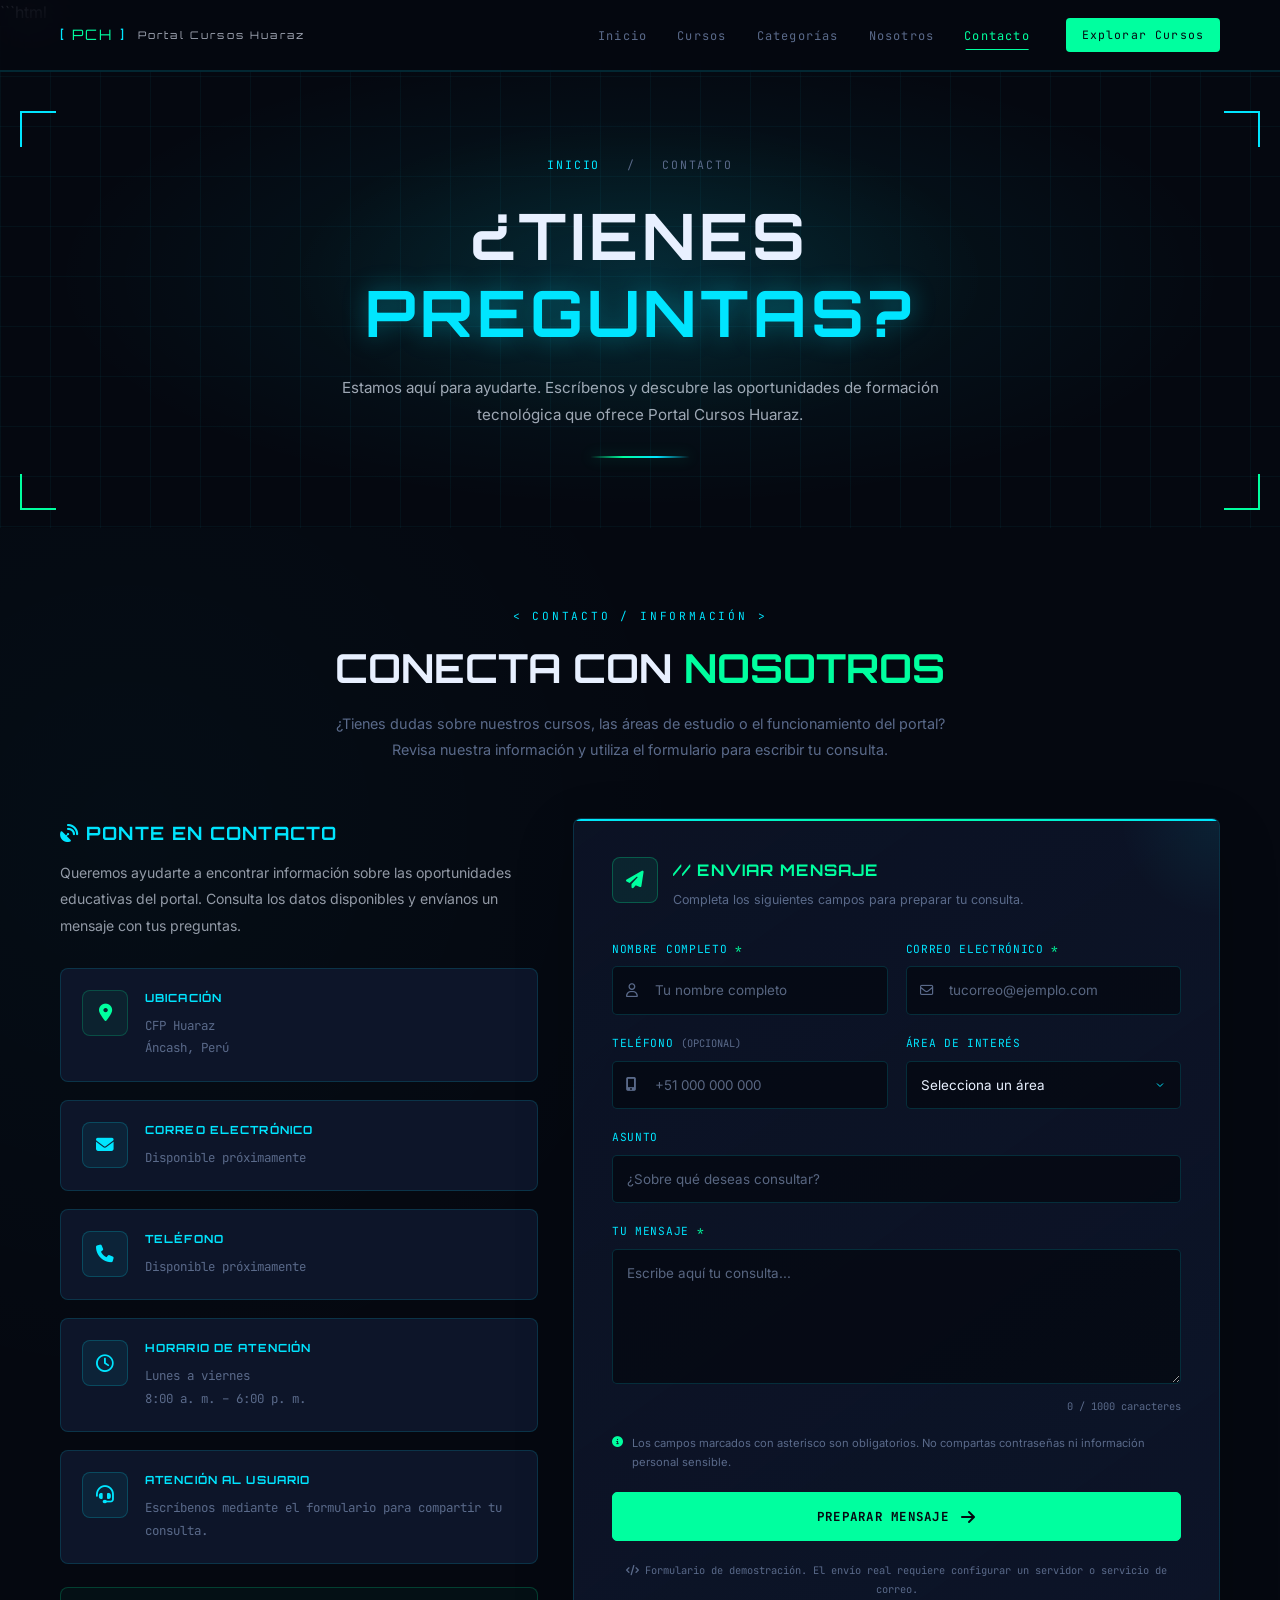
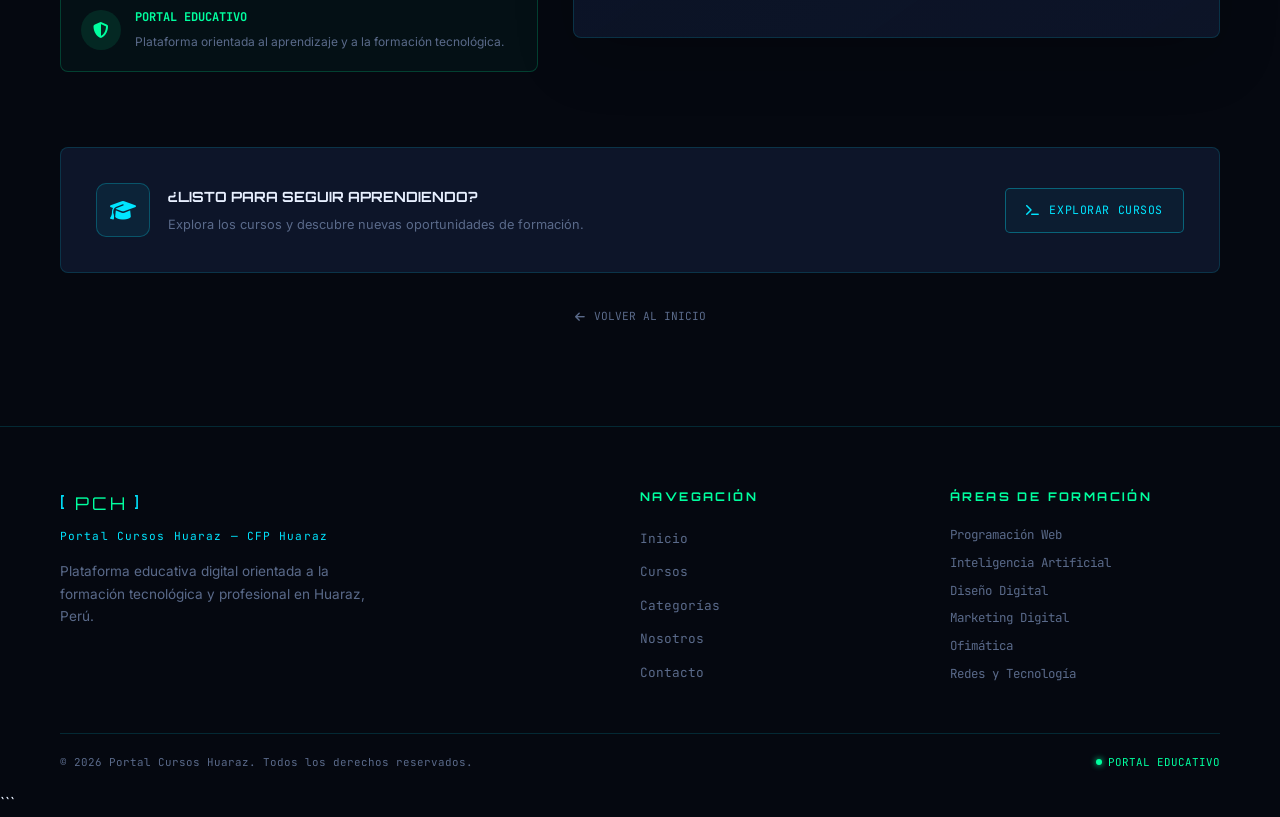
==== commit 45844d69: "Update contacto.html" ====
--- a/contacto.html
+++ b/contacto.html
@@ -1,147 +1,1111 @@
+```html
 <!DOCTYPE html>
 <html lang="es">
 <head>
   <meta charset="UTF-8">
   <meta name="viewport" content="width=device-width, initial-scale=1.0">
-  <meta name="description" content="Contacto — Portal Cursos Huaraz. Solicita información sobre los cursos disponibles.">
-  <title>Contacto — Portal Cursos Huaraz</title>
+
+  <meta name="description" content="Contacto — Portal Cursos Huaraz. Solicita información sobre nuestros cursos tecnológicos.">
+  <meta name="theme-color" content="#050810">
+
+  <title>Contacto | Portal Cursos Huaraz</title>
+
+  <!-- Fuentes -->
   <link rel="preconnect" href="https://fonts.googleapis.com">
   <link rel="preconnect" href="https://fonts.gstatic.com" crossorigin>
-  <link href="https://fonts.googleapis.com/css2?family=JetBrains+Mono:wght@300;400;600;700&family=Orbitron:wght@400;700;900&family=Inter:wght@300;400;500;600&display=swap" rel="stylesheet">
+
+  <link href="https://fonts.googleapis.com/css2?family=JetBrains+Mono:wght@300;400;600;700&family=Orbitron:wght@400;700;900&family=Inter:wght@300;400;500;600;700&display=swap" rel="stylesheet">
+
+  <!-- Estilos principales -->
   <link rel="stylesheet" href="style.css">
+
+  <!-- Iconos -->
+  <link rel="stylesheet" href="https://cdnjs.cloudflare.com/ajax/libs/font-awesome/6.5.2/css/all.min.css">
+
   <style>
+    /* =========================================
+       CONFIGURACIÓN GENERAL DE LA PÁGINA
+    ========================================= */
+
+    body {
+      overflow-x: hidden;
+    }
+
+    .contact-page {
+      min-height: 100vh;
+      background: var(--black);
+    }
+
+    /* =========================================
+       HERO DE CONTACTO
+    ========================================= */
+
     .page-hero {
-      position: relative; min-height: 42vh;
-      display: flex; align-items: center; justify-content: center;
-      padding: calc(var(--nav-h) + 60px) 20px 60px;
-      background: var(--dark); overflow: hidden; text-align: center;
-    }
+      position: relative;
+      min-height: 390px;
+      display: flex;
+      align-items: center;
+      justify-content: center;
+      padding: calc(var(--nav-h) + 60px) 20px 70px;
+      background:
+        radial-gradient(
+          ellipse at center,
+          rgba(0, 229, 255, 0.08),
+          transparent 65%
+        ),
+        var(--black);
+      overflow: hidden;
+      text-align: center;
+      isolation: isolate;
+    }
+
     .page-hero-grid {
-      position: absolute; inset: 0;
-      background-image: linear-gradient(rgba(0,229,255,.04) 1px, transparent 1px), linear-gradient(90deg, rgba(0,229,255,.04) 1px, transparent 1px);
-      background-size: 55px 55px; pointer-events: none;
-    }
+      position: absolute;
+      inset: 0;
+      background-image:
+        linear-gradient(
+          rgba(0, 229, 255, 0.045) 1px,
+          transparent 1px
+        ),
+        linear-gradient(
+          90deg,
+          rgba(0, 229, 255, 0.045) 1px,
+          transparent 1px
+        );
+      background-size: 50px 50px;
+      pointer-events: none;
+      z-index: -1;
+    }
+
     .page-hero-glow {
-      position: absolute; top: 50%; left: 50%;
-      transform: translate(-50%,-50%);
-      width: 600px; height: 300px;
-      background: radial-gradient(ellipse, rgba(0,229,255,.07) 0%, transparent 70%);
+      position: absolute;
+      width: min(700px, 100%);
+      height: 320px;
+      left: 50%;
+      top: 50%;
+      transform: translate(-50%, -50%);
+      background: radial-gradient(
+        ellipse,
+        rgba(0, 229, 255, 0.09),
+        transparent 70%
+      );
       pointer-events: none;
-    }
-    .page-hero-content { position: relative; z-index: 2; }
-    .page-breadcrumb { font-family: var(--font-mono); font-size: .68rem; letter-spacing: .2em; color: var(--muted); margin-bottom: 16px; }
-    .page-breadcrumb a { color: var(--neon-cyan); transition: var(--transition); }
-    .page-breadcrumb a:hover { text-shadow: 0 0 10px var(--neon-cyan); }
-    .page-title { font-family: var(--font-head); font-size: clamp(2rem, 6vw, 3.5rem); letter-spacing: .08em; margin-bottom: 16px; line-height: 1.1; }
-    .page-sub { color: rgba(232,240,255,.6); font-size: .95rem; max-width: 500px; margin: 0 auto; }
-
-    /* Full-width contact layout */
+      z-index: -1;
+    }
+
+    .page-hero-content {
+      position: relative;
+      z-index: 2;
+      max-width: 850px;
+      width: 100%;
+    }
+
+    .page-breadcrumb {
+      font-family: var(--font-mono);
+      font-size: 0.72rem;
+      letter-spacing: 0.16em;
+      color: var(--muted);
+      margin-bottom: 24px;
+    }
+
+    .page-breadcrumb a {
+      color: var(--neon-cyan);
+      transition: var(--transition);
+    }
+
+    .page-breadcrumb a:hover {
+      text-shadow: 0 0 12px var(--neon-cyan);
+    }
+
+    .page-title {
+      font-family: var(--font-head);
+      font-size: clamp(2rem, 6vw, 4rem);
+      line-height: 1.2;
+      letter-spacing: 0.06em;
+      margin-bottom: 22px;
+      overflow-wrap: anywhere;
+    }
+
+    .page-title span {
+      color: var(--neon-cyan);
+      text-shadow: 0 0 25px rgba(0, 229, 255, 0.35);
+    }
+
+    .page-sub {
+      max-width: 600px;
+      margin: 0 auto;
+      color: rgba(232, 240, 255, 0.68);
+      font-size: 0.95rem;
+      line-height: 1.8;
+    }
+
+    .hero-line {
+      width: 100px;
+      height: 2px;
+      margin: 28px auto 0;
+      background: linear-gradient(
+        90deg,
+        transparent,
+        var(--neon-green),
+        var(--neon-cyan),
+        transparent
+      );
+      box-shadow: 0 0 14px rgba(0, 255, 159, 0.3);
+    }
+
+    /* Esquinas digitales */
+
+    .hero-corner {
+      position: absolute;
+      width: 36px;
+      height: 36px;
+      pointer-events: none;
+    }
+
+    .hero-corner.tl {
+      top: calc(var(--nav-h) + 15px);
+      left: 20px;
+      border-top: 2px solid var(--neon-cyan);
+      border-left: 2px solid var(--neon-cyan);
+    }
+
+    .hero-corner.tr {
+      top: calc(var(--nav-h) + 15px);
+      right: 20px;
+      border-top: 2px solid var(--neon-cyan);
+      border-right: 2px solid var(--neon-cyan);
+    }
+
+    .hero-corner.bl {
+      bottom: 18px;
+      left: 20px;
+      border-bottom: 2px solid var(--neon-green);
+      border-left: 2px solid var(--neon-green);
+    }
+
+    .hero-corner.br {
+      bottom: 18px;
+      right: 20px;
+      border-bottom: 2px solid var(--neon-green);
+      border-right: 2px solid var(--neon-green);
+    }
+
+    /* =========================================
+       SECCIÓN PRINCIPAL
+    ========================================= */
+
+    .contact-main {
+      position: relative;
+      padding: 80px 0 100px;
+      background:
+        radial-gradient(
+          circle at 10% 20%,
+          rgba(0, 229, 255, 0.025),
+          transparent 35%
+        ),
+        var(--black);
+    }
+
+    .contact-section-heading {
+      text-align: center;
+      margin-bottom: 55px;
+    }
+
+    .contact-section-tag {
+      display: inline-block;
+      color: var(--neon-cyan);
+      font-family: var(--font-mono);
+      font-size: 0.7rem;
+      letter-spacing: 0.25em;
+      margin-bottom: 15px;
+    }
+
+    .contact-section-title {
+      font-family: var(--font-head);
+      font-size: clamp(1.5rem, 4vw, 2.5rem);
+      line-height: 1.35;
+      margin-bottom: 16px;
+    }
+
+    .contact-section-description {
+      max-width: 620px;
+      margin: 0 auto;
+      color: var(--muted);
+      font-size: 0.9rem;
+      line-height: 1.8;
+    }
+
+    /* =========================================
+       DISTRIBUCIÓN EN DOS COLUMNAS
+    ========================================= */
+
     .contact-page-grid {
       display: grid;
-      grid-template-columns: 1fr 1.4fr;
-      gap: 40px;
-    }
-    @media(max-width:768px){ .contact-page-grid { grid-template-columns: 1fr; } }
-
-    /* Info panel */
+      grid-template-columns: minmax(0, 0.85fr) minmax(0, 1.15fr);
+      gap: 35px;
+      align-items: start;
+    }
+
+    /* =========================================
+       PANEL DE INFORMACIÓN
+    ========================================= */
+
     .contact-info-panel {
       display: flex;
       flex-direction: column;
-      gap: 24px;
-    }
+      gap: 18px;
+      min-width: 0;
+    }
+
+    .info-intro {
+      margin-bottom: 10px;
+    }
+
     .info-header {
       font-family: var(--font-head);
-      font-size: 1.2rem;
-      letter-spacing: .08em;
+      font-size: 1.15rem;
+      line-height: 1.6;
+      letter-spacing: 0.06em;
       color: var(--neon-cyan);
-      margin-bottom: 8px;
-    }
+      margin-bottom: 12px;
+    }
+
     .info-desc {
-      color: rgba(232,240,255,.6);
-      font-size: .88rem;
-      line-height: 1.7;
-      margin-bottom: 24px;
-    }
+      color: rgba(232, 240, 255, 0.62);
+      font-size: 0.88rem;
+      line-height: 1.9;
+    }
+
     .info-item-card {
+      position: relative;
+      display: flex;
+      align-items: flex-start;
+      gap: 17px;
+      padding: 21px;
       background: var(--dark2);
       border: 1px solid var(--border);
       border-radius: var(--radius);
-      padding: 20px 22px;
+      transition:
+        transform var(--transition),
+        border-color var(--transition),
+        background var(--transition),
+        box-shadow var(--transition);
+      overflow-wrap: anywhere;
+    }
+
+    .info-item-card::before {
+      content: "";
+      position: absolute;
+      left: 0;
+      top: 15px;
+      bottom: 15px;
+      width: 2px;
+      background: var(--neon-cyan);
+      opacity: 0;
+      transition: var(--transition);
+    }
+
+    .info-item-card:hover {
+      transform: translateX(4px);
+      background: var(--dark3);
+      border-color: rgba(0, 229, 255, 0.35);
+      box-shadow: 0 8px 25px rgba(0, 0, 0, 0.2);
+    }
+
+    .info-item-card:hover::before {
+      opacity: 1;
+    }
+
+    .info-icon {
+      width: 46px;
+      height: 46px;
+      flex-shrink: 0;
       display: flex;
       align-items: center;
-      gap: 16px;
-      transition: var(--transition);
-    }
-    .info-item-card:hover {
-      border-color: rgba(0,229,255,.3);
-      background: var(--dark3);
-    }
-    .info-icon { font-size: 1.5rem; flex-shrink: 0; }
+      justify-content: center;
+      border: 1px solid rgba(0, 229, 255, 0.2);
+      background: rgba(0, 229, 255, 0.07);
+      border-radius: 8px;
+      color: var(--neon-cyan);
+      font-size: 1.1rem;
+    }
+
+    .info-item-card:nth-of-type(2) .info-icon {
+      color: var(--neon-green);
+      border-color: rgba(0, 255, 159, 0.2);
+      background: rgba(0, 255, 159, 0.06);
+    }
+
+    .info-content {
+      min-width: 0;
+      flex: 1;
+    }
+
     .info-label {
       font-family: var(--font-head);
-      font-size: .72rem;
-      letter-spacing: .15em;
+      font-size: 0.7rem;
+      letter-spacing: 0.1em;
       color: var(--neon-cyan);
-      margin-bottom: 4px;
-    }
+      margin-bottom: 7px;
+    }
+
     .info-value {
       font-family: var(--font-mono);
-      font-size: .82rem;
+      font-size: 0.78rem;
       color: var(--muted);
-    }
-
-    /* Form panel */
+      line-height: 1.8;
+    }
+
+    /* Estado del portal */
+
+    .system-status-card {
+      display: flex;
+      align-items: center;
+      gap: 14px;
+      padding: 20px;
+      margin-top: 5px;
+      border: 1px solid rgba(0, 255, 159, 0.2);
+      border-radius: var(--radius);
+      background: rgba(0, 255, 159, 0.035);
+    }
+
+    .system-status-icon {
+      width: 40px;
+      height: 40px;
+      border-radius: 50%;
+      display: flex;
+      align-items: center;
+      justify-content: center;
+      color: var(--neon-green);
+      background: rgba(0, 255, 159, 0.1);
+    }
+
+    .system-status-title {
+      font-family: var(--font-mono);
+      color: var(--neon-green);
+      font-size: 0.75rem;
+      margin-bottom: 5px;
+    }
+
+    .system-status-text {
+      color: var(--muted);
+      font-size: 0.75rem;
+      line-height: 1.6;
+    }
+
+    /* =========================================
+       PANEL DEL FORMULARIO
+    ========================================= */
+
     .contact-form-panel {
+      position: relative;
+      min-width: 0;
+      padding: 38px;
+      border: 1px solid var(--border);
+      border-radius: var(--radius);
+      background:
+        linear-gradient(
+          145deg,
+          rgba(17, 27, 53, 0.55),
+          rgba(13, 21, 41, 0.96)
+        );
+      overflow: hidden;
+      box-shadow: 0 20px 60px rgba(0, 0, 0, 0.2);
+    }
+
+    .contact-form-panel::before {
+      content: "";
+      position: absolute;
+      top: 0;
+      left: 0;
+      right: 0;
+      height: 2px;
+      background: linear-gradient(
+        90deg,
+        var(--neon-cyan),
+        var(--neon-green),
+        var(--neon-cyan)
+      );
+    }
+
+    .contact-form-panel::after {
+      content: "";
+      position: absolute;
+      width: 200px;
+      height: 200px;
+      top: -100px;
+      right: -100px;
+      background: radial-gradient(
+        circle,
+        rgba(0, 229, 255, 0.07),
+        transparent 70%
+      );
+      pointer-events: none;
+    }
+
+    .form-panel-header {
+      position: relative;
+      z-index: 1;
+      display: flex;
+      align-items: flex-start;
+      gap: 15px;
+      margin-bottom: 30px;
+    }
+
+    .form-header-icon {
+      width: 46px;
+      height: 46px;
+      flex-shrink: 0;
+      display: flex;
+      align-items: center;
+      justify-content: center;
+      border: 1px solid rgba(0, 255, 159, 0.25);
+      border-radius: 8px;
+      background: rgba(0, 255, 159, 0.08);
+      color: var(--neon-green);
+      font-size: 1.1rem;
+    }
+
+    .form-panel-title {
+      font-family: var(--font-head);
+      font-size: 1rem;
+      line-height: 1.7;
+      letter-spacing: 0.07em;
+      color: var(--neon-green);
+      margin-bottom: 5px;
+    }
+
+    .form-panel-subtitle {
+      color: var(--muted);
+      font-size: 0.78rem;
+      line-height: 1.7;
+    }
+
+    /* =========================================
+       CAMPOS DEL FORMULARIO
+    ========================================= */
+
+    .contact-form {
+      position: relative;
+      z-index: 1;
+      display: flex;
+      flex-direction: column;
+      gap: 20px;
+    }
+
+    .form-row {
+      display: grid;
+      grid-template-columns: repeat(2, minmax(0, 1fr));
+      gap: 18px;
+    }
+
+    .form-group {
+      display: flex;
+      flex-direction: column;
+      gap: 8px;
+      min-width: 0;
+    }
+
+    .form-group label {
+      font-family: var(--font-mono);
+      font-size: 0.7rem;
+      letter-spacing: 0.06em;
+      color: var(--neon-cyan);
+    }
+
+    .required-mark {
+      color: var(--neon-green);
+    }
+
+    .optional-label {
+      color: var(--muted);
+      font-size: 0.65rem;
+      letter-spacing: 0;
+    }
+
+    .input-wrap {
+      position: relative;
+      width: 100%;
+    }
+
+    .input-wrap > i {
+      position: absolute;
+      top: 50%;
+      left: 14px;
+      transform: translateY(-50%);
+      color: var(--muted);
+      font-size: 0.85rem;
+      pointer-events: none;
+      transition: var(--transition);
+    }
+
+    .form-group input,
+    .form-group select,
+    .form-group textarea {
+      display: block;
+      width: 100%;
+      min-width: 0;
+      color: var(--white);
+      background: rgba(5, 8, 16, 0.75);
+      border: 1px solid rgba(0, 229, 255, 0.16);
+      border-radius: 5px;
+      padding: 13px 14px;
+      font-family: var(--font-body);
+      font-size: 0.84rem;
+      line-height: 1.5;
+      outline: none;
+      transition:
+        border-color var(--transition),
+        box-shadow var(--transition),
+        background var(--transition);
+    }
+
+    .input-wrap input {
+      padding-left: 42px;
+    }
+
+    .form-group textarea {
+      min-height: 135px;
+      resize: vertical;
+    }
+
+    .form-group input::placeholder,
+    .form-group textarea::placeholder {
+      color: #586681;
+      opacity: 1;
+    }
+
+    .form-group select {
+      appearance: none;
+      cursor: pointer;
+      padding-right: 38px;
+      background-image: url("data:image/svg+xml,%3Csvg xmlns='http://www.w3.org/2000/svg' width='12' height='12' viewBox='0 0 24 24' fill='none' stroke='%2300e5ff' stroke-width='2'%3E%3Cpolyline points='6 9 12 15 18 9'%3E%3C/polyline%3E%3C/svg%3E");
+      background-repeat: no-repeat;
+      background-position: right 14px center;
+    }
+
+    .form-group select option {
+      color: var(--white);
+      background: var(--dark2);
+    }
+
+    .form-group input:focus,
+    .form-group select:focus,
+    .form-group textarea:focus {
+      border-color: var(--neon-green);
+      background: rgba(5, 8, 16, 0.95);
+      box-shadow: 0 0 0 3px rgba(0, 255, 159, 0.07);
+    }
+
+    .input-wrap:focus-within > i {
+      color: var(--neon-green);
+    }
+
+    .field-help {
+      color: var(--muted);
+      font-size: 0.68rem;
+      line-height: 1.6;
+    }
+
+    .character-count {
+      display: block;
+      margin-top: 6px;
+      text-align: right;
+      font-family: var(--font-mono);
+      font-size: 0.65rem;
+      color: var(--muted);
+    }
+
+    /* =========================================
+       BOTÓN DE ENVÍO
+    ========================================= */
+
+    .btn-primary {
+      display: inline-flex;
+      align-items: center;
+      justify-content: center;
+      gap: 12px;
+      min-height: 49px;
+      padding: 13px 20px;
+      color: var(--black);
+      background: var(--neon-green);
+      border: 1px solid var(--neon-green);
+      border-radius: 5px;
+      font-family: var(--font-mono);
+      font-size: 0.78rem;
+      font-weight: 700;
+      letter-spacing: 0.1em;
+      transition: var(--transition);
+      cursor: pointer;
+    }
+
+    .btn-primary:hover {
+      color: var(--black);
+      background: var(--neon-cyan);
+      border-color: var(--neon-cyan);
+      box-shadow: 0 0 24px rgba(0, 229, 255, 0.22);
+      transform: translateY(-2px);
+    }
+
+    .btn-primary:focus-visible {
+      outline: 2px solid var(--neon-cyan);
+      outline-offset: 4px;
+    }
+
+    .btn-primary:disabled {
+      cursor: wait;
+      opacity: 0.7;
+      transform: none;
+    }
+
+    .form-submit-icon {
+      font-size: 1rem;
+      transition: transform var(--transition);
+    }
+
+    .btn-primary:hover .form-submit-icon {
+      transform: translateX(4px);
+    }
+
+    .form-privacy {
+      display: flex;
+      align-items: flex-start;
+      gap: 9px;
+      color: var(--muted);
+      font-size: 0.7rem;
+      line-height: 1.7;
+    }
+
+    .form-privacy i {
+      color: var(--neon-green);
+      margin-top: 3px;
+    }
+
+    .form-note {
+      color: var(--muted);
+      font-family: var(--font-mono);
+      font-size: 0.65rem;
+      line-height: 1.8;
+      text-align: center;
+    }
+
+    .form-feedback {
+      display: none;
+      padding: 13px 15px;
+      border-radius: 5px;
+      font-size: 0.8rem;
+      line-height: 1.7;
+      overflow-wrap: anywhere;
+    }
+
+    .form-feedback.success {
+      display: block;
+      color: var(--neon-green);
+      border: 1px solid rgba(0, 255, 159, 0.25);
+      background: rgba(0, 255, 159, 0.07);
+    }
+
+    .form-feedback.error {
+      display: block;
+      color: var(--neon-red);
+      border: 1px solid rgba(255, 77, 109, 0.25);
+      background: rgba(255, 77, 109, 0.07);
+    }
+
+    /* =========================================
+       BLOQUE DE AYUDA INFERIOR
+    ========================================= */
+
+    .contact-bottom {
+      margin-top: 75px;
+      padding: 35px;
+      display: flex;
+      align-items: center;
+      justify-content: space-between;
+      gap: 25px;
       background: var(--dark2);
       border: 1px solid var(--border);
       border-radius: var(--radius);
-      padding: 40px 36px;
+    }
+
+    .contact-bottom-content {
+      display: flex;
+      align-items: center;
+      gap: 18px;
+    }
+
+    .contact-bottom-icon {
+      display: flex;
+      align-items: center;
+      justify-content: center;
+      width: 54px;
+      height: 54px;
+      flex-shrink: 0;
+      border: 1px solid rgba(0, 229, 255, 0.25);
+      border-radius: 10px;
+      background: rgba(0, 229, 255, 0.07);
+      color: var(--neon-cyan);
+      font-size: 1.3rem;
+    }
+
+    .contact-bottom-title {
+      font-family: var(--font-head);
+      font-size: 0.88rem;
+      line-height: 1.7;
+      color: var(--white);
+      margin-bottom: 5px;
+    }
+
+    .contact-bottom-text {
+      color: var(--muted);
+      font-size: 0.8rem;
+      line-height: 1.7;
+    }
+
+    .btn-secondary {
+      display: inline-flex;
+      align-items: center;
+      justify-content: center;
+      gap: 10px;
+      padding: 12px 20px;
+      flex-shrink: 0;
+      color: var(--neon-cyan);
+      background: rgba(0, 229, 255, 0.04);
+      border: 1px solid rgba(0, 229, 255, 0.35);
+      border-radius: 5px;
+      font-family: var(--font-mono);
+      font-size: 0.72rem;
+      letter-spacing: 0.05em;
+      transition: var(--transition);
+    }
+
+    .btn-secondary:hover {
+      color: var(--black);
+      background: var(--neon-cyan);
+      border-color: var(--neon-cyan);
+      box-shadow: 0 0 20px rgba(0, 229, 255, 0.2);
+    }
+
+    /* =========================================
+       FOOTER
+    ========================================= */
+
+    .footer {
       position: relative;
-      overflow: hidden;
-    }
-    .contact-form-panel::before {
-      content: '';
-      position: absolute; top: 0; left: 0; right: 0;
-      height: 2px;
-      background: linear-gradient(90deg, var(--neon-cyan), var(--neon-green));
-    }
-    .form-panel-title {
-      font-family: var(--font-head);
-      font-size: 1rem;
-      letter-spacing: .1em;
-      color: var(--neon-green);
-      margin-bottom: 24px;
-    }
-    @media(max-width:480px){ .contact-form-panel { padding: 28px 20px; } }
+      border-top: 1px solid var(--border);
+    }
+
+    .footer-bottom {
+      gap: 15px;
+    }
 
     .back-top {
-      display: inline-flex; align-items: center; gap: 8px;
-      font-family: var(--font-mono); font-size: .72rem;
-      color: var(--muted); transition: var(--transition); margin-top: 48px;
-    }
-    .back-top:hover { color: var(--neon-cyan); }
+      display: inline-flex;
+      align-items: center;
+      gap: 9px;
+      color: var(--muted);
+      font-family: var(--font-mono);
+      font-size: 0.7rem;
+      transition: var(--transition);
+    }
+
+    .back-top:hover {
+      color: var(--neon-cyan);
+    }
+
+    /* =========================================
+       ANIMACIONES
+    ========================================= */
+
+    .fade-in-up {
+      animation: contactFadeUp 0.7s ease both;
+    }
+
+    .delay-1 {
+      animation-delay: 0.1s;
+    }
+
+    .delay-2 {
+      animation-delay: 0.25s;
+    }
+
+    .delay-3 {
+      animation-delay: 0.4s;
+    }
+
+    @keyframes contactFadeUp {
+      from {
+        opacity: 0;
+        transform: translateY(22px);
+      }
+      to {
+        opacity: 1;
+        transform: translateY(0);
+      }
+    }
+
+    /* =========================================
+       RESPONSIVE: TABLET
+    ========================================= */
+
+    @media (max-width: 900px) {
+      .contact-page-grid {
+        grid-template-columns: minmax(0, 1fr);
+        gap: 35px;
+      }
+
+      .contact-info-panel {
+        display: grid;
+        grid-template-columns: repeat(2, minmax(0, 1fr));
+        gap: 15px;
+      }
+
+      .info-intro {
+        grid-column: 1 / -1;
+      }
+
+      .system-status-card {
+        grid-column: 1 / -1;
+      }
+
+      .info-item-card {
+        padding: 17px;
+      }
+
+      .contact-form-panel {
+        padding: 32px;
+      }
+    }
+
+    /* =========================================
+       RESPONSIVE: CELULARES
+    ========================================= */
+
+    @media (max-width: 600px) {
+      .page-hero {
+        min-height: 340px;
+        padding: calc(var(--nav-h) + 48px) 18px 55px;
+      }
+
+      .page-title {
+        font-size: clamp(1.65rem, 8vw, 2.6rem);
+        letter-spacing: 0.025em;
+      }
+
+      .page-sub {
+        font-size: 0.85rem;
+      }
+
+      .hero-corner {
+        width: 23px;
+        height: 23px;
+      }
+
+      .hero-corner.tl {
+        left: 12px;
+      }
+
+      .hero-corner.tr {
+        right: 12px;
+      }
+
+      .hero-corner.bl {
+        left: 12px;
+      }
+
+      .hero-corner.br {
+        right: 12px;
+      }
+
+      .contact-main {
+        padding: 55px 0 65px;
+      }
+
+      .contact-section-heading {
+        margin-bottom: 35px;
+      }
+
+      .contact-section-title {
+        font-size: 1.5rem;
+      }
+
+      .contact-section-description {
+        font-size: 0.83rem;
+      }
+
+      .contact-info-panel {
+        grid-template-columns: minmax(0, 1fr);
+      }
+
+      .info-intro,
+      .system-status-card {
+        grid-column: auto;
+      }
+
+      .info-item-card {
+        padding: 17px;
+      }
+
+      .contact-form-panel {
+        padding: 25px 18px;
+      }
+
+      .form-panel-header {
+        gap: 12px;
+        margin-bottom: 24px;
+      }
+
+      .form-panel-title {
+        font-size: 0.9rem;
+      }
+
+      .form-row {
+        grid-template-columns: minmax(0, 1fr);
+        gap: 20px;
+      }
+
+      .contact-form {
+        gap: 19px;
+      }
+
+      .form-group input,
+      .form-group select,
+      .form-group textarea {
+        font-size: 16px;
+        padding-top: 13px;
+        padding-bottom: 13px;
+      }
+
+      .input-wrap input {
+        padding-left: 42px;
+      }
+
+      .btn-primary {
+        width: 100%;
+        min-height: 48px;
+        font-size: 0.73rem;
+      }
+
+      .contact-bottom {
+        margin-top: 45px;
+        padding: 23px 18px;
+        flex-direction: column;
+        align-items: stretch;
+      }
+
+      .contact-bottom-content {
+        align-items: flex-start;
+        gap: 13px;
+      }
+
+      .contact-bottom-icon {
+        width: 44px;
+        height: 44px;
+        font-size: 1rem;
+      }
+
+      .contact-bottom-title {
+        font-size: 0.8rem;
+      }
+
+      .contact-bottom-text {
+        font-size: 0.76rem;
+      }
+
+      .btn-secondary {
+        width: 100%;
+        text-align: center;
+      }
+
+      .footer-bottom {
+        align-items: flex-start;
+        flex-direction: column;
+      }
+    }
+
+    @media (max-width: 360px) {
+      .container {
+        padding-left: 14px;
+        padding-right: 14px;
+      }
+
+      .contact-form-panel {
+        padding: 22px 14px;
+      }
+
+      .page-title {
+        font-size: 1.55rem;
+      }
+
+      .info-icon {
+        width: 40px;
+        height: 40px;
+      }
+    }
+
+    /* Accesibilidad */
+    @media (prefers-reduced-motion: reduce) {
+      .fade-in-up {
+        animation: none;
+      }
+
+      .info-item-card,
+      .btn-primary,
+      .btn-secondary {
+        transition: none;
+      }
+    }
   </style>
 </head>
+
 <body>
 
-  <nav id="navbar" class="navbar" role="navigation" aria-label="Navegación principal">
+  <!-- =========================================
+       BARRA DE NAVEGACIÓN
+  ========================================= -->
+
+  <nav
+    id="navbar"
+    class="navbar"
+    role="navigation"
+    aria-label="Navegación principal"
+  >
     <div class="nav-container">
-      <a href="index.html" class="nav-logo">
-        <span class="logo-bracket">[</span><span class="logo-name">PCH</span><span class="logo-bracket">]</span>
+
+      <a href="index.html" class="nav-logo" aria-label="Portal Cursos Huaraz, inicio">
+        <span class="logo-bracket">[</span>
+        <span class="logo-name">PCH</span>
+        <span class="logo-bracket">]</span>
         <span class="logo-full">Portal Cursos Huaraz</span>
       </a>
+
       <ul class="nav-links" role="list">
         <li><a href="index.html" class="nav-link">Inicio</a></li>
         <li><a href="cursos.html" class="nav-link">Cursos</a></li>
         <li><a href="categorias.html" class="nav-link">Categorías</a></li>
         <li><a href="nosotros.html" class="nav-link">Nosotros</a></li>
-        <li><a href="contacto.html" class="nav-link active">Contacto</a></li>
+        <li><a href="contacto.html" class="nav-link active" aria-current="page">Contacto</a></li>
       </ul>
-      <a href="cursos.html" class="nav-cta">Explorar Cursos</a>
-      <button id="menu-toggle" class="menu-toggle" aria-label="Abrir menú" aria-expanded="false" aria-controls="mobile-menu">
-        <span class="bar"></span><span class="bar"></span><span class="bar"></span>
+
+      <a href="cursos.html" class="nav-cta">
+        Explorar Cursos
+      </a>
+
+      <button
+        id="menu-toggle"
+        class="menu-toggle"
+        type="button"
+        aria-label="Abrir menú"
+        aria-expanded="false"
+        aria-controls="mobile-menu"
+      >
+        <span class="bar"></span>
+        <span class="bar"></span>
+        <span class="bar"></span>
       </button>
+
     </div>
+
     <div id="mobile-menu" class="mobile-menu" aria-hidden="true">
       <ul role="list">
         <li><a href="index.html" class="mob-link" data-close>Inicio</a></li>
@@ -154,151 +1118,856 @@
     </div>
   </nav>
 
-  <div class="page-hero">
+
+  <!-- =========================================
+       ENCABEZADO PRINCIPAL
+  ========================================= -->
+
+  <header class="page-hero">
+
     <div class="page-hero-grid" aria-hidden="true"></div>
     <div class="page-hero-glow" aria-hidden="true"></div>
+
+    <span class="hero-corner tl" aria-hidden="true"></span>
+    <span class="hero-corner tr" aria-hidden="true"></span>
+    <span class="hero-corner bl" aria-hidden="true"></span>
+    <span class="hero-corner br" aria-hidden="true"></span>
+
     <div class="page-hero-content">
-      <p class="page-breadcrumb fade-in-up delay-1"><a href="index.html">Inicio</a> &nbsp;/&nbsp; Contacto</p>
-      <h1 class="page-title fade-in-up delay-2">¿TIENES<br><span class="neon-cyan">PREGUNTAS</span>?</h1>
-      <p class="page-sub fade-in-up delay-3">Solicita información sobre los módulos y cursos disponibles en el portal</p>
+
+      <p class="page-breadcrumb fade-in-up delay-1">
+        <a href="index.html">INICIO</a>
+        &nbsp; / &nbsp;
+        CONTACTO
+      </p>
+
+      <h1 class="page-title fade-in-up delay-2">
+        ¿TIENES<br>
+        <span>PREGUNTAS?</span>
+      </h1>
+
+      <p class="page-sub fade-in-up delay-3">
+        Estamos aquí para ayudarte. Escríbenos y descubre las
+        oportunidades de formación tecnológica que ofrece
+        Portal Cursos Huaraz.
+      </p>
+
+      <div class="hero-line" aria-hidden="true"></div>
+
     </div>
-  </div>
-
-  <main class="section" style="background:var(--black); padding-top:60px;">
+  </header>
+
+
+  <!-- =========================================
+       CONTENIDO DE CONTACTO
+  ========================================= -->
+
+  <main class="contact-main">
+
     <div class="container">
+
+      <div class="contact-section-heading reveal">
+
+        <span class="contact-section-tag">
+          &lt; CONTACTO / INFORMACIÓN &gt;
+        </span>
+
+        <h2 class="contact-section-title">
+          CONECTA CON <span class="neon-green">NOSOTROS</span>
+        </h2>
+
+        <p class="contact-section-description">
+          ¿Tienes dudas sobre nuestros cursos, las áreas de estudio
+          o el funcionamiento del portal? Revisa nuestra información
+          y utiliza el formulario para escribir tu consulta.
+        </p>
+
+      </div>
+
+
       <div class="contact-page-grid">
 
-        <!-- Panel de información -->
-        <div class="contact-info-panel reveal">
+        <!-- =====================================
+             COLUMNA DE INFORMACIÓN
+        ====================================== -->
+
+        <section class="contact-info-panel reveal" aria-labelledby="info-title">
+
+          <div class="info-intro">
+
+            <h2 class="info-header" id="info-title">
+              <i class="fa-solid fa-satellite-dish"></i>
+              PONTE EN CONTACTO
+            </h2>
+
+            <p class="info-desc">
+              Queremos ayudarte a encontrar información sobre
+              las oportunidades educativas del portal. Consulta
+              los datos disponibles y envíanos un mensaje con
+              tus preguntas.
+            </p>
+
+          </div>
+
+
+          <!-- Ubicación -->
+
+          <div class="info-item-card">
+
+            <div class="info-icon" aria-hidden="true">
+              <i class="fa-solid fa-location-dot"></i>
+            </div>
+
+            <div class="info-content">
+
+              <h3 class="info-label">UBICACIÓN</h3>
+
+              <p class="info-value">
+                CFP Huaraz<br>
+                Áncash, Perú
+              </p>
+
+            </div>
+
+          </div>
+
+
+          <!-- Correo -->
+
+          <div class="info-item-card">
+
+            <div class="info-icon" aria-hidden="true">
+              <i class="fa-solid fa-envelope"></i>
+            </div>
+
+            <div class="info-content">
+
+              <h3 class="info-label">CORREO ELECTRÓNICO</h3>
+
+              <p class="info-value">
+                Disponible próximamente
+              </p>
+
+            </div>
+
+          </div>
+
+
+          <!-- Teléfono -->
+
+          <div class="info-item-card">
+
+            <div class="info-icon" aria-hidden="true">
+              <i class="fa-solid fa-phone"></i>
+            </div>
+
+            <div class="info-content">
+
+              <h3 class="info-label">TELÉFONO</h3>
+
+              <p class="info-value">
+                Disponible próximamente
+              </p>
+
+            </div>
+
+          </div>
+
+
+          <!-- Horario -->
+
+          <div class="info-item-card">
+
+            <div class="info-icon" aria-hidden="true">
+              <i class="fa-regular fa-clock"></i>
+            </div>
+
+            <div class="info-content">
+
+              <h3 class="info-label">HORARIO DE ATENCIÓN</h3>
+
+              <p class="info-value">
+                Lunes a viernes<br>
+                8:00 a. m. – 6:00 p. m.
+              </p>
+
+            </div>
+
+          </div>
+
+
+          <!-- Respuesta -->
+
+          <div class="info-item-card">
+
+            <div class="info-icon" aria-hidden="true">
+              <i class="fa-solid fa-headset"></i>
+            </div>
+
+            <div class="info-content">
+
+              <h3 class="info-label">ATENCIÓN AL USUARIO</h3>
+
+              <p class="info-value">
+                Escríbenos mediante el formulario
+                para compartir tu consulta.
+              </p>
+
+            </div>
+
+          </div>
+
+
+          <!-- Estado visual -->
+
+          <div class="system-status-card">
+
+            <div class="system-status-icon" aria-hidden="true">
+              <i class="fa-solid fa-shield-halved"></i>
+            </div>
+
+            <div>
+
+              <h3 class="system-status-title">
+                PORTAL EDUCATIVO
+              </h3>
+
+              <p class="system-status-text">
+                Plataforma orientada al aprendizaje y a la
+                formación tecnológica.
+              </p>
+
+            </div>
+
+          </div>
+
+        </section>
+
+
+        <!-- =====================================
+             COLUMNA DEL FORMULARIO
+        ====================================== -->
+
+        <section class="contact-form-panel reveal" aria-labelledby="form-title">
+
+          <div class="form-panel-header">
+
+            <div class="form-header-icon" aria-hidden="true">
+              <i class="fa-solid fa-paper-plane"></i>
+            </div>
+
+            <div>
+
+              <h2 class="form-panel-title" id="form-title">
+                // ENVIAR MENSAJE
+              </h2>
+
+              <p class="form-panel-subtitle">
+                Completa los siguientes campos para
+                preparar tu consulta.
+              </p>
+
+            </div>
+
+          </div>
+
+
+          <form
+            class="contact-form"
+            id="contact-form"
+            aria-label="Formulario de contacto"
+          >
+
+            <!-- Nombre y correo -->
+
+            <div class="form-row">
+
+              <div class="form-group">
+
+                <label for="cf-name">
+                  Nombre completo
+                  <span class="required-mark">*</span>
+                </label>
+
+                <div class="input-wrap">
+
+                  <i class="fa-regular fa-user" aria-hidden="true"></i>
+
+                  <input
+                    type="text"
+                    id="cf-name"
+                    name="nombre"
+                    placeholder="Tu nombre completo"
+                    autocomplete="name"
+                    maxlength="100"
+                    required
+                  >
+
+                </div>
+
+              </div>
+
+
+              <div class="form-group">
+
+                <label for="cf-email">
+                  Correo electrónico
+                  <span class="required-mark">*</span>
+                </label>
+
+                <div class="input-wrap">
+
+                  <i class="fa-regular fa-envelope" aria-hidden="true"></i>
+
+                  <input
+                    type="email"
+                    id="cf-email"
+                    name="correo"
+                    placeholder="tucorreo@ejemplo.com"
+                    autocomplete="email"
+                    maxlength="150"
+                    required
+                  >
+
+                </div>
+
+              </div>
+
+            </div>
+
+
+            <!-- Teléfono y área -->
+
+            <div class="form-row">
+
+              <div class="form-group">
+
+                <label for="cf-phone">
+                  Teléfono
+                  <span class="optional-label">(opcional)</span>
+                </label>
+
+                <div class="input-wrap">
+
+                  <i class="fa-solid fa-mobile-screen-button" aria-hidden="true"></i>
+
+                  <input
+                    type="tel"
+                    id="cf-phone"
+                    name="telefono"
+                    placeholder="+51 000 000 000"
+                    autocomplete="tel"
+                    maxlength="20"
+                  >
+
+                </div>
+
+              </div>
+
+
+              <div class="form-group">
+
+                <label for="cf-course">
+                  Área de interés
+                </label>
+
+                <select id="cf-course" name="area">
+
+                  <option value="">Selecciona un área</option>
+
+                  <option value="Programación y Desarrollo Web">
+                    Programación y Desarrollo Web
+                  </option>
+
+                  <option value="Inteligencia Artificial">
+                    Inteligencia Artificial
+                  </option>
+
+                  <option value="Diseño Gráfico y Creatividad Digital">
+                    Diseño Gráfico y Creatividad Digital
+                  </option>
+
+                  <option value="Marketing Digital">
+                    Marketing Digital
+                  </option>
+
+                  <option value="Ofimática y Productividad">
+                    Ofimática y Productividad
+                  </option>
+
+                  <option value="Tecnología y Redes">
+                    Tecnología y Redes
+                  </option>
+
+                  <option value="Otro">
+                    Otro
+                  </option>
+
+                </select>
+
+              </div>
+
+            </div>
+
+
+            <!-- Asunto -->
+
+            <div class="form-group">
+
+              <label for="cf-subject">
+                Asunto
+              </label>
+
+              <input
+                type="text"
+                id="cf-subject"
+                name="asunto"
+                placeholder="¿Sobre qué deseas consultar?"
+                maxlength="150"
+              >
+
+            </div>
+
+
+            <!-- Mensaje -->
+
+            <div class="form-group">
+
+              <label for="cf-msg">
+                Tu mensaje
+                <span class="required-mark">*</span>
+              </label>
+
+              <textarea
+                id="cf-msg"
+                name="mensaje"
+                rows="5"
+                maxlength="1000"
+                placeholder="Escribe aquí tu consulta..."
+                required
+              ></textarea>
+
+              <span class="character-count" id="character-count">
+                0 / 1000 caracteres
+              </span>
+
+            </div>
+
+
+            <!-- Información -->
+
+            <p class="form-privacy">
+
+              <i class="fa-solid fa-circle-info" aria-hidden="true"></i>
+
+              <span>
+                Los campos marcados con asterisco son obligatorios.
+                No compartas contraseñas ni información personal sensible.
+              </span>
+
+            </p>
+
+
+            <!-- Botón -->
+
+            <button
+              type="submit"
+              class="btn-primary w-full"
+              id="form-submit-btn"
+            >
+
+              <span>PREPARAR MENSAJE</span>
+
+              <i
+                class="fa-solid fa-arrow-right form-submit-icon"
+                aria-hidden="true"
+              ></i>
+
+            </button>
+
+
+            <!-- Aviso del funcionamiento -->
+
+            <p class="form-note">
+              <i class="fa-solid fa-code" aria-hidden="true"></i>
+              Formulario de demostración. El envío real requiere
+              configurar un servidor o servicio de correo.
+            </p>
+
+
+            <!-- Mensajes de resultado -->
+
+            <div
+              id="form-feedback"
+              class="form-feedback"
+              role="status"
+              aria-live="polite"
+            ></div>
+
+          </form>
+
+        </section>
+
+      </div>
+
+
+      <!-- =====================================
+           BLOQUE INFERIOR
+      ====================================== -->
+
+      <section class="contact-bottom reveal">
+
+        <div class="contact-bottom-content">
+
+          <div class="contact-bottom-icon" aria-hidden="true">
+            <i class="fa-solid fa-graduation-cap"></i>
+          </div>
+
           <div>
-            <h2 class="info-header">PONTE EN CONTACTO</h2>
-            <p class="info-desc">
-              Si tienes dudas sobre los cursos, quieres conocer los horarios o necesitas orientación sobre qué área estudiar, escríbenos. Estamos aquí para ayudarte.
+
+            <h2 class="contact-bottom-title">
+              ¿LISTO PARA SEGUIR APRENDIENDO?
+            </h2>
+
+            <p class="contact-bottom-text">
+              Explora los cursos y descubre nuevas
+              oportunidades de formación.
             </p>
+
           </div>
 
-          <div class="info-item-card">
-            <span class="info-icon">📍</span>
-            <div>
-              <div class="info-label">UBICACIÓN</div>
-              <div class="info-value">CFP Huaraz — Ancash, Perú</div>
-            </div>
-          </div>
-
-          <div class="info-item-card">
-            <span class="info-icon">✉️</span>
-            <div>
-              <div class="info-label">CORREO</div>
-              <div class="info-value">Disponible próximamente</div>
-            </div>
-          </div>
-
-          <div class="info-item-card">
-            <span class="info-icon">📞</span>
-            <div>
-              <div class="info-label">TELÉFONO</div>
-              <div class="info-value">Disponible próximamente</div>
-            </div>
-          </div>
-
-          <div class="info-item-card">
-            <span class="info-icon">🕐</span>
-            <div>
-              <div class="info-label">HORARIO DE ATENCIÓN</div>
-              <div class="info-value">Lunes a Viernes · 8:00 am – 6:00 pm</div>
-            </div>
-          </div>
-
-          <div class="info-item-card">
-            <span class="info-icon">⚡</span>
-            <div>
-              <div class="info-label">RESPUESTA</div>
-              <div class="info-value">El equipo responderá tu consulta a la brevedad</div>
-            </div>
-          </div>
         </div>
 
-        <!-- Formulario -->
-        <div class="contact-form-panel reveal">
-          <div class="form-panel-title">// ENVIAR MENSAJE</div>
-          <form class="contact-form" id="contact-form" novalidate aria-label="Formulario de contacto">
-            <div class="form-group">
-              <label for="cf-name">Nombre completo</label>
-              <input type="text" id="cf-name" name="nombre" placeholder="Tu nombre" required autocomplete="name">
-            </div>
-            <div class="form-group">
-              <label for="cf-email">Correo electrónico</label>
-              <input type="email" id="cf-email" name="correo" placeholder="tucorreo@ejemplo.com" required autocomplete="email">
-            </div>
-            <div class="form-group">
-              <label for="cf-phone">Teléfono (opcional)</label>
-              <input type="tel" id="cf-phone" name="telefono" placeholder="+51 000 000 000" autocomplete="tel">
-            </div>
-            <div class="form-group">
-              <label for="cf-course">Área de interés</label>
-              <select id="cf-course" name="area">
-                <option value="">— Selecciona un área —</option>
-                <option>Programación y Desarrollo Web</option>
-                <option>Inteligencia Artificial</option>
-                <option>Diseño Gráfico y Creatividad Digital</option>
-                <option>Marketing Digital</option>
-                <option>Ofimática y Productividad</option>
-                <option>Tecnología y Redes</option>
-                <option>Otro</option>
-              </select>
-            </div>
-            <div class="form-group">
-              <label for="cf-msg">Mensaje</label>
-              <textarea id="cf-msg" name="mensaje" rows="5" placeholder="¿En qué podemos ayudarte? Cuéntanos tu consulta..."></textarea>
-            </div>
-            <button type="submit" class="btn-primary w-full" id="form-submit-btn">
-              ENVIAR MENSAJE <span aria-hidden="true">›</span>
-            </button>
-            <p class="form-note" style="margin-top:12px;">* El formulario es demostrativo. El backend será implementado por el equipo.</p>
-            <div id="form-feedback" class="form-feedback" role="alert" aria-live="polite"></div>
-          </form>
+        <a href="cursos.html" class="btn-secondary">
+          <i class="fa-solid fa-terminal" aria-hidden="true"></i>
+          EXPLORAR CURSOS
+        </a>
+
+      </section>
+
+
+      <!-- Volver al inicio -->
+
+      <div style="text-align: center; margin-top: 35px;">
+
+        <a href="index.html" class="back-top">
+          <i class="fa-solid fa-arrow-left" aria-hidden="true"></i>
+          VOLVER AL INICIO
+        </a>
+
+      </div>
+
+    </div>
+
+  </main>
+
+
+  <!-- =========================================
+       PIE DE PÁGINA
+  ========================================= -->
+
+  <footer class="footer">
+
+    <div class="container">
+
+      <div class="footer-grid">
+
+        <!-- Marca -->
+
+        <div class="footer-brand">
+
+          <a href="index.html" class="footer-logo">
+
+            <span class="logo-bracket">[</span>
+            <span class="logo-name">PCH</span>
+            <span class="logo-bracket">]</span>
+
+          </a>
+
+          <p class="footer-tagline">
+            Portal Cursos Huaraz — CFP Huaraz
+          </p>
+
+          <p class="footer-desc">
+            Plataforma educativa digital orientada a la
+            formación tecnológica y profesional en Huaraz, Perú.
+          </p>
+
         </div>
 
+
+        <!-- Navegación -->
+
+        <nav class="footer-nav" aria-label="Navegación del pie de página">
+
+          <h3 class="footer-heading">
+            Navegación
+          </h3>
+
+          <ul role="list">
+
+            <li><a href="index.html">Inicio</a></li>
+            <li><a href="cursos.html">Cursos</a></li>
+            <li><a href="categorias.html">Categorías</a></li>
+            <li><a href="nosotros.html">Nosotros</a></li>
+            <li><a href="contacto.html">Contacto</a></li>
+
+          </ul>
+
+        </nav>
+
+
+        <!-- Áreas -->
+
+        <div class="footer-areas">
+
+          <h3 class="footer-heading">
+            Áreas de formación
+          </h3>
+
+          <ul role="list">
+
+            <li>Programación Web</li>
+            <li>Inteligencia Artificial</li>
+            <li>Diseño Digital</li>
+            <li>Marketing Digital</li>
+            <li>Ofimática</li>
+            <li>Redes y Tecnología</li>
+
+          </ul>
+
+        </div>
+
       </div>
 
-      <div style="text-align:center;">
-        <a href="index.html" class="back-top reveal">← Volver al inicio</a>
+
+      <!-- Pie inferior -->
+
+      <div class="footer-bottom">
+
+        <span>
+          © <span id="current-year">2026</span>
+          Portal Cursos Huaraz. Todos los derechos reservados.
+        </span>
+
+        <span class="footer-status">
+
+          <span class="status-dot"></span>
+
+          PORTAL EDUCATIVO
+
+        </span>
+
       </div>
+
     </div>
-  </main>
-
-  <footer class="footer">
-    <div class="container">
-      <div class="footer-grid">
-        <div class="footer-brand">
-          <div class="footer-logo"><span class="logo-bracket">[</span><span class="logo-name">PCH</span><span class="logo-bracket">]</span></div>
-          <p class="footer-tagline">Portal Cursos Huaraz — CFP Huaraz</p>
-          <p class="footer-desc">Plataforma educativa digital orientada a la formación tecnológica y profesional en Huaraz, Perú.</p>
-        </div>
-        <nav class="footer-nav" aria-label="Pie de página">
-          <h4 class="footer-heading">Navegación</h4>
-          <ul role="list">
-            <li><a href="index.html">Inicio</a></li><li><a href="cursos.html">Cursos</a></li>
-            <li><a href="categorias.html">Categorías</a></li><li><a href="nosotros.html">Nosotros</a></li>
-            <li><a href="contacto.html">Contacto</a></li>
-          </ul>
-        </nav>
-        <div class="footer-areas">
-          <h4 class="footer-heading">Áreas</h4>
-          <ul role="list">
-            <li>Programación Web</li><li>Inteligencia Artificial</li>
-            <li>Diseño Digital</li><li>Marketing Digital</li>
-            <li>Ofimática</li><li>Redes</li>
-          </ul>
-        </div>
-      </div>
-      <div class="footer-bottom">
-        <span>© 2024 Portal Cursos Huaraz — CFP Huaraz. Todos los derechos reservados.</span>
-        <span class="footer-status"><span class="status-dot"></span> SISTEMA ACTIVO</span>
-      </div>
-    </div>
+
   </footer>
 
+
+  <!-- =========================================
+       JAVASCRIPT DE ESTA PÁGINA
+  ========================================= -->
+
   <script src="script.js"></script>
+
+  <script>
+    document.addEventListener("DOMContentLoaded", function () {
+
+      /* Año del pie de página */
+
+      const currentYear = document.getElementById("current-year");
+
+      if (currentYear) {
+        currentYear.textContent = new Date().getFullYear();
+      }
+
+
+      /* Contador de caracteres */
+
+      const messageField = document.getElementById("cf-msg");
+      const characterCount = document.getElementById("character-count");
+
+      if (messageField && characterCount) {
+
+        function updateCharacterCount() {
+          characterCount.textContent =
+            messageField.value.length + " / 1000 caracteres";
+        }
+
+        messageField.addEventListener("input", updateCharacterCount);
+
+        updateCharacterCount();
+
+      }
+
+
+      /* Formulario demostrativo */
+
+      const contactForm = document.getElementById("contact-form");
+      const feedback = document.getElementById("form-feedback");
+      const submitButton = document.getElementById("form-submit-btn");
+
+      if (contactForm && feedback && submitButton) {
+
+        contactForm.addEventListener("submit", function (event) {
+
+          event.preventDefault();
+
+          feedback.className = "form-feedback";
+          feedback.textContent = "";
+
+          if (!contactForm.checkValidity()) {
+
+            contactForm.reportValidity();
+
+            return;
+
+          }
+
+          const nombre = document.getElementById("cf-name").value.trim();
+          const correo = document.getElementById("cf-email").value.trim();
+          const telefono = document.getElementById("cf-phone").value.trim();
+          const area = document.getElementById("cf-course").value;
+          const asunto = document.getElementById("cf-subject").value.trim();
+          const mensaje = document.getElementById("cf-msg").value.trim();
+
+          if (!nombre || !correo || !mensaje) {
+
+            feedback.classList.add("error");
+            feedback.textContent =
+              "Completa tu nombre, correo electrónico y mensaje.";
+
+            return;
+
+          }
+
+          /*
+            Esta página todavía no envía datos a un servidor.
+            Por ahora permite preparar un mensaje para revisarlo
+            y abrir el programa de correo del dispositivo.
+          */
+
+          const contenido = [
+            "CONSULTA — PORTAL CURSOS HUARAZ",
+            "",
+            "Nombre: " + nombre,
+            "Correo: " + correo,
+            "Teléfono: " + (telefono || "No indicado"),
+            "Área: " + (area || "No especificada"),
+            "Asunto: " + (asunto || "Consulta general"),
+            "",
+            "Mensaje:",
+            mensaje
+          ].join("\n");
+
+          feedback.classList.add("success");
+          feedback.textContent =
+            "Tu mensaje está preparado. Para enviarlo, necesitas configurar un correo de destino en el proyecto.";
+
+          /*
+            No se abre mailto automáticamente porque todavía
+            no se ha configurado una dirección real de destino.
+            Tampoco se afirma que el mensaje fue enviado.
+          */
+
+          const copyButton = document.createElement("button");
+
+          copyButton.type = "button";
+          copyButton.className = "btn-secondary";
+          copyButton.style.marginTop = "12px";
+          copyButton.style.width = "100%";
+          copyButton.innerHTML =
+            '<i class="fa-regular fa-copy" aria-hidden="true"></i> COPIAR MENSAJE';
+
+          feedback.appendChild(document.createElement("br"));
+          feedback.appendChild(copyButton);
+
+          copyButton.addEventListener("click", async function () {
+
+            try {
+
+              await navigator.clipboard.writeText(contenido);
+
+              copyButton.innerHTML =
+                '<i class="fa-solid fa-check" aria-hidden="true"></i> MENSAJE COPIADO';
+
+            } catch (error) {
+
+              const temporaryArea = document.createElement("textarea");
+
+              temporaryArea.value = contenido;
+              temporaryArea.setAttribute("readonly", "");
+              temporaryArea.style.position = "fixed";
+              temporaryArea.style.opacity = "0";
+
+              document.body.appendChild(temporaryArea);
+
+              temporaryArea.select();
+
+              const copied = document.execCommand("copy");
+
+              temporaryArea.remove();
+
+              if (copied) {
+
+                copyButton.textContent = "MENSAJE COPIADO";
+
+              } else {
+
+                feedback.textContent =
+                  "No se pudo copiar automáticamente. Selecciona y copia el mensaje manualmente.";
+
+              }
+
+            }
+
+          });
+
+        });
+
+      }
+
+
+      /* Animación de aparición al desplazarse */
+
+      const revealElements = document.querySelectorAll(".reveal");
+
+      if ("IntersectionObserver" in window) {
+
+        const observer = new IntersectionObserver(function (entries) {
+
+          entries.forEach(function (entry) {
+
+            if (entry.isIntersecting) {
+
+              entry.target.classList.add("visible");
+
+              observer.unobserve(entry.target);
+
+            }
+
+          });
+
+        }, {
+          threshold: 0.08
+        });
+
+        revealElements.forEach(function (element) {
+          observer.observe(element);
+        });
+
+      } else {
+
+        revealElements.forEach(function (element) {
+          element.classList.add("visible");
+        });
+
+      }
+
+    });
+  </script>
+
 </body>
 </html>
+```
